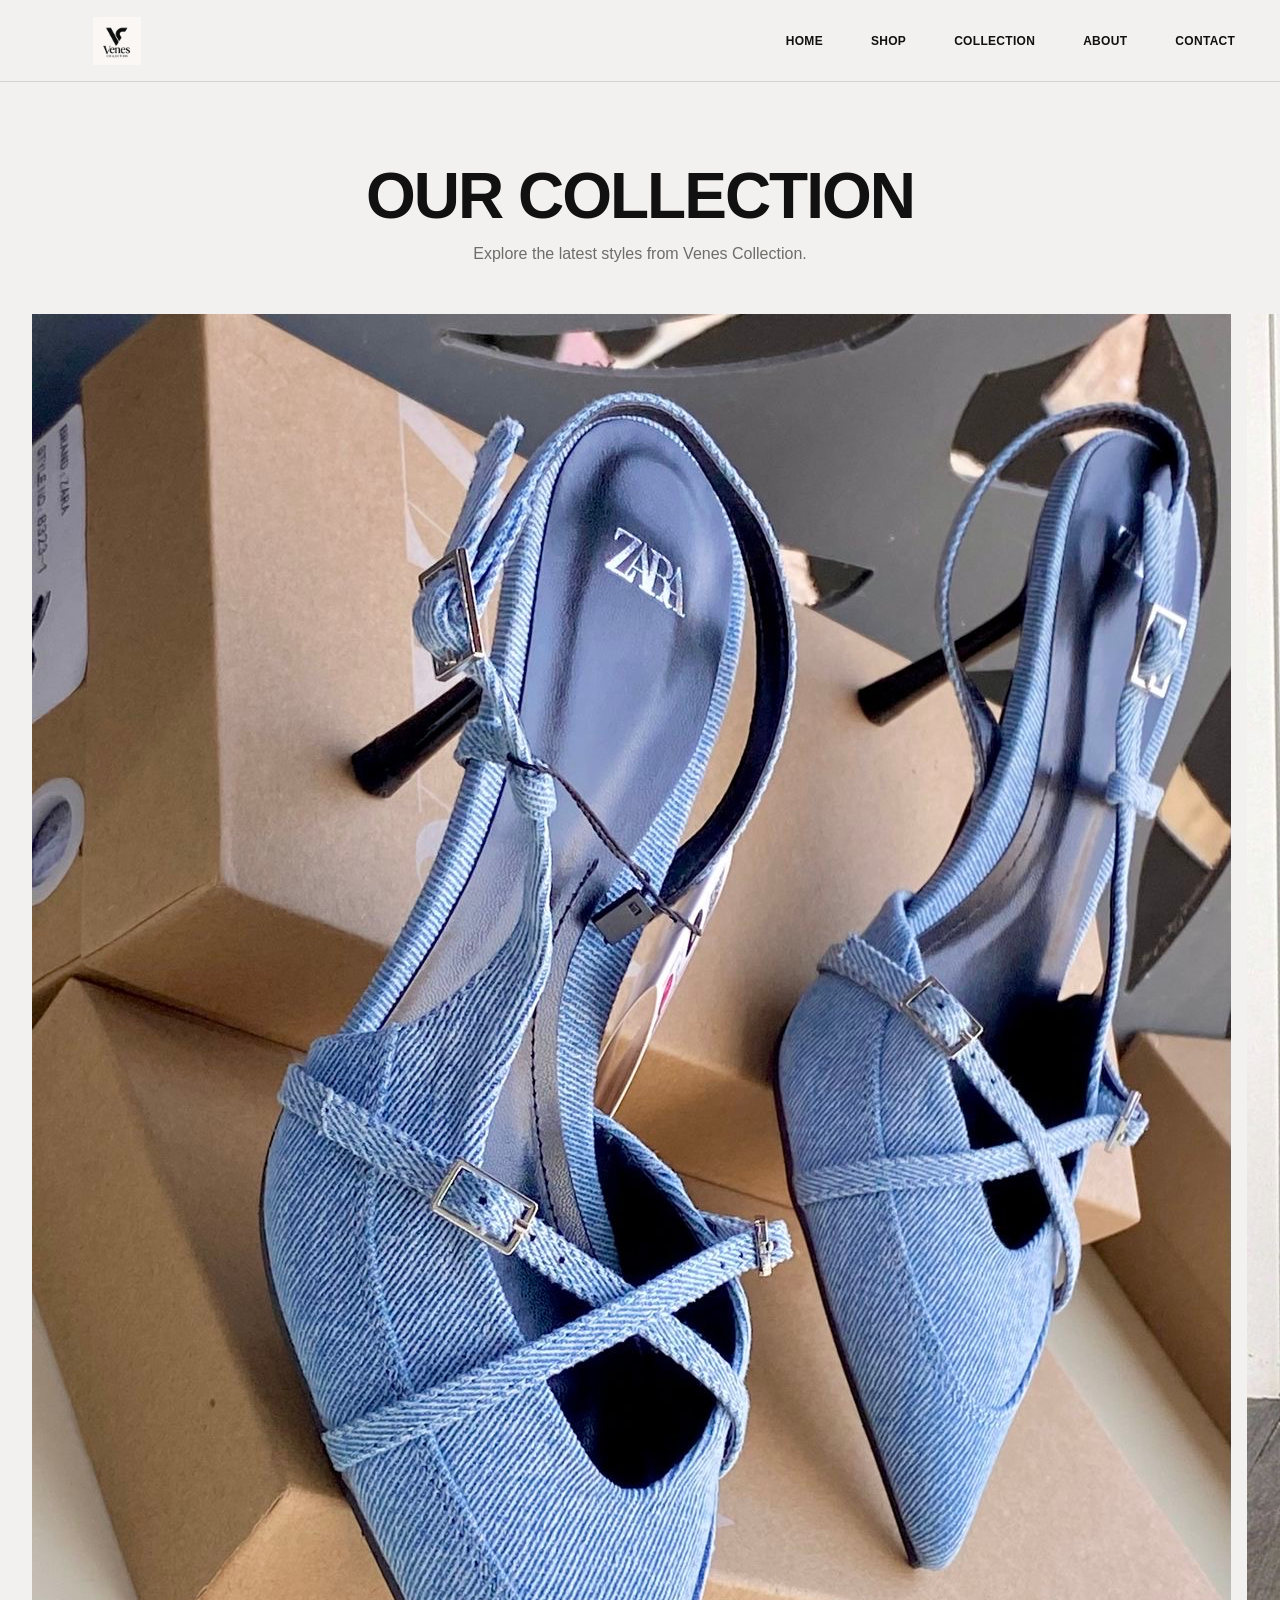
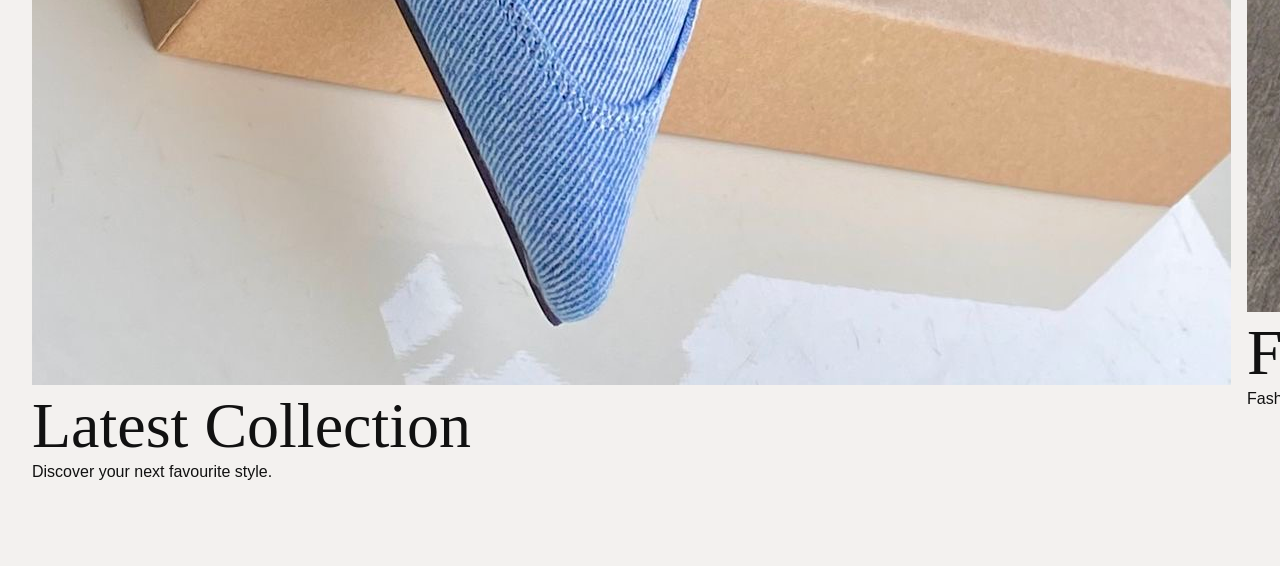
==== collection.html @ 65344cf3 "Rename Collection.html to collection.html" ====
<!DOCTYPE html>
<html lang="en">
<head>
  <meta charset="UTF-8">
  <meta name="viewport" content="width=device-width, initial-scale=1.0">
  <title>Collection | Venes Collection</title>
  <link rel="stylesheet" href="style.css">
</head>

<body>

  <header class="header">
    <a href="index.html" class="brand">
      <img src="venes-logo.jpg" alt="Venes Collection">
    </a>

    <nav class="navigation">
      <a href="index.html">HOME</a>
      <a href="shop.html">SHOP</a>
      <a href="collection.html">COLLECTION</a>
      <a href="about.html">ABOUT</a>
      <a href="contact.html">CONTACT</a>
    </nav>
  </header>

  <main>
    <section class="shop-intro">
      <h1>OUR COLLECTION</h1>
      <p>Explore the latest styles from Venes Collection.</p>
    </section>

    <section class="products">
      <div class="product">
        <img src="IMG_0075.jpeg" alt="Venes Collection">
        <h2>Latest Collection</h2>
        <p>Discover your next favourite style.</p>
      </div>

      <div class="product">
        <img src="IMG_0077.jpeg" alt="Venes Collection">
        <h2>Featured Pieces</h2>
        <p>Fashion made for your style.</p>
      </div>
    </section>
  </main>

</body>
</html>
---- style.css ----
/* =========================================================
   VENES COLLECTION
   Premium Minimal Fashion Store
   ========================================================= */

:root {
  --bg: #f3f1ef;
  --card: #dcd9d6;
  --text: #111111;
  --muted: #6f6c69;
  --line: #d5d1ce;
  --white: #ffffff;
  --black: #111111;
}

* {
  margin: 0;
  padding: 0;
  box-sizing: border-box;
}

html {
  scroll-behavior: smooth;
}

body {
  font-family: Arial, Helvetica, sans-serif;
  background: var(--bg);
  color: var(--text);
  overflow-x: hidden;
}

a {
  color: inherit;
  text-decoration: none;
}

button {
  font-family: inherit;
}


/* =========================================================
   HEADER
   ========================================================= */

.header {
  width: 100%;
  height: 82px;

  display: flex;
  align-items: center;
  justify-content: space-between;

  padding: 0 3.5%;

  background: var(--bg);
  border-bottom: 1px solid var(--line);

  position: sticky;
  top: 0;
  z-index: 100;
}


/* Logo */

.brand {
  width: 145px;
  display: flex;
  align-items: center;
}

.brand img {
  width: 100%;
  max-height: 48px;
  object-fit: contain;
}


/* Navigation */

.navigation {
  display: flex;
  align-items: center;
  gap: 48px;

  font-size: 12px;
  font-weight: 600;
  letter-spacing: 0.3px;
}

.navigation a {
  transition: opacity 0.2s ease;
}

.navigation a:hover {
  opacity: 0.5;
}


/* Header icons */

.header-icons {
  display: flex;
  align-items: center;
  gap: 17px;
}

.header-icons button {
  border: 0;
  background: transparent;

  font-size: 19px;
  cursor: pointer;

  width: 25px;
  height: 25px;

  display: flex;
  align-items: center;
  justify-content: center;
}


/* =========================================================
   SHOP INTRO
   ========================================================= */

.shop-intro {
  text-align: center;

  padding: 82px 20px 48px;
}

.shop-intro h1 {
  font-size: clamp(42px, 5vw, 68px);
  font-weight: 700;

  letter-spacing: -2px;
  line-height: 1;

  margin-bottom: 14px;
}

.shop-intro p {
  color: var(--muted);

  font-size: 16px;
  line-height: 1.5;
}


/* =========================================================
   CATEGORY NAVIGATION
   ========================================================= */

.categories {
  width: 100%;

  display: flex;
  align-items: center;
  justify-content: center;

  gap: 48px;

  padding: 0 20px 48px;

  flex-wrap: wrap;
}

.category {
  border: 0;
  background: transparent;

  color: #55514e;

  font-size: 12px;
  font-weight: 600;

  cursor: pointer;

  padding: 5px 0;

  transition: all 0.2s ease;
}

.category:hover,
.category.active {
  color: #111;
}


/* =========================================================
   PRODUCT GRID
   ========================================================= */

.products {
  width: 100%;

  padding: 0 2.5% 85px;

  display: grid;

  grid-template-columns: repeat(4, 1fr);

  gap: 52px 16px;
}


/* Product */

.product-card {
  min-width: 0;
}


/* Product image */

.product-image {
  width: 100%;

  aspect-ratio: 1 / 1;

  background: var(--card);

  border-radius: 13px;

  overflow: hidden;

  position: relative;
}

.product-image img {
  width: 100%;
  height: 100%;

  object-fit: cover;

  display: block;

  transition: transform 0.45s ease;
}

.product-card:hover .product-image img {
  transform: scale(1.035);
}


/* Product details */

.product-details {
  padding: 14px 3px 0;
}

.product-details h3 {
  font-size: 14px;
  font-weight: 600;

  margin-bottom: 7px;
}

.price {
  font-size: 13px;
  font-weight: 600;

  margin-bottom: 9px;
}


/* Product bottom */

.product-bottom {
  display: flex;
  align-items: center;
  justify-content: space-between;
}


/* Rating */

.rating {
  font-size: 10px;

  letter-spacing: 1px;

  color: #d6a83e;
}

.rating span {
  color: #777;

  letter-spacing: 0;

  margin-left: 3px;
}


/* Bag */

.bag-button {
  width: 35px;
  height: 35px;

  border: 1px solid #aaa;

  border-radius: 7px;

  background: transparent;

  cursor: pointer;

  display: flex;
  align-items: center;
  justify-content: center;

  font-size: 17px;

  transition: all 0.2s ease;
}

.bag-button:hover {
  background: #111;
  color: white;
  border-color: #111;
}


/* =========================================================
   CAMPAIGN
   ========================================================= */

.campaign {
  width: 100%;

  min-height: 510px;

  background:
    linear-gradient(
      90deg,
      rgba(0,0,0,0.48),
      rgba(0,0,0,0.08)
    ),
    linear-gradient(
      135deg,
      #b8a48a,
      #d9c9ad 50%,
      #a99882
    );

  display: flex;
  align-items: center;
  justify-content: center;

  text-align: center;

  color: white;

  position: relative;

  overflow: hidden;
}


/* Large campaign background text */

.campaign::before {
  content: "VENES";

  position: absolute;

  font-size: clamp(120px, 25vw, 340px);

  font-weight: 800;

  letter-spacing: -15px;

  color: rgba(255,255,255,0.10);

  white-space: nowrap;
}


/* Campaign content */

.campaign-content {
  position: relative;
  z-index: 2;

  max-width: 850px;

  padding: 40px 20px;
}

.campaign-content p {
  font-size: 13px;

  letter-spacing: 5px;

  margin-bottom: 22px;
}

.campaign-content h2 {
  font-size: clamp(60px, 10vw, 130px);

  line-height: 0.86;

  letter-spacing: -6px;

  font-weight: 800;

  margin-bottom: 28px;
}

.campaign-content span {
  display: block;

  font-size: 13px;

  letter-spacing: 3px;

  margin-bottom: 30px;
}


/* Campaign button */

.campaign-button {
  display: inline-block;

  border: 1px solid rgba(255,255,255,0.8);

  padding: 14px 30px;

  font-size: 11px;

  letter-spacing: 1.5px;

  transition: all 0.2s ease;
}

.campaign-button:hover {
  background: white;
  color: black;
}


/* =========================================================
   ABOUT
   ========================================================= */

.about {
  padding: 110px 8%;

  background: #eeeae7;

  display: flex;
  justify-content: center;

  text-align: center;
}

.about-content {
  max-width: 650px;
}

.small-title {
  font-size: 11px;

  letter-spacing: 3px;

  margin-bottom: 22px;
}

.about h2 {
  font-size: clamp(42px, 6vw, 78px);

  line-height: 0.95;

  letter-spacing: -4px;

  margin-bottom: 28px;
}

.about-content > p:not(.small-title) {
  color: #666;

  font-size: 15px;

  line-height: 1.8;

  margin-bottom: 30px;
}

.about-button {
  display: inline-block;

  background: #111;

  color: white;

  padding: 15px 28px;

  font-size: 11px;

  letter-spacing: 1.5px;
}


/* =========================================================
   FOOTER
   ========================================================= */

footer {
  background: var(--bg);

  padding: 80px 5% 30px;
}

.footer-content {
  display: grid;

  grid-template-columns: 2.3fr 1fr 1fr 1fr;

  gap: 60px;

  padding-bottom: 70px;
}


/* Footer brand */

.footer-brand h2 {
  font-size: 40px;

  letter-spacing: 3px;

  margin-bottom: 20px;
}

.footer-brand p {
  max-width: 300px;

  color: #666;

  font-size: 13px;

  line-height: 1.7;

  margin-bottom: 25px;
}


/* Social links */

.socials {
  display: flex;
  gap: 18px;
}

.socials a {
  font-size: 11px;

  font-weight: 600;
}

.socials a:hover {
  text-decoration: underline;
}


/* Footer columns */

.footer-column {
  display: flex;
  flex-direction: column;

  gap: 11px;
}

.footer-column h3 {
  font-size: 13px;

  letter-spacing: 1.5px;

  margin-bottom: 10px;
}

.footer-column a {
  color: #666;

  font-size: 11px;
}

.footer-column a:hover {
  color: #111;
}


/* Footer bottom */

.footer-bottom {
  border-top: 1px solid #c8c4c1;

  padding-top: 25px;

  display: flex;

  justify-content: space-between;

  align-items: center;

  gap: 20px;
}

.footer-bottom p {
  font-size: 9px;

  color: #777;

  letter-spacing: 0.5px;
}

.footer-bottom div {
  display: flex;
  gap: 28px;
}

.footer-bottom a {
  font-size: 9px;

  color: #777;
}


/* =========================================================
   TABLET
   ========================================================= */

@media (max-width: 900px) {

  .navigation {
    gap: 22px;
  }

  .products {
    grid-template-columns: repeat(2, 1fr);

    gap: 42px 14px;
  }

  .categories {
    gap: 25px;
  }

  .footer-content {
    grid-template-columns: 2fr 1fr 1fr;
  }

}


/* =========================================================
   MOBILE
   ========================================================= */

@media (max-width: 650px) {

  .header {
    height: 70px;

    padding: 0 18px;
  }

  .brand {
    width: 105px;
  }

  .navigation {
    display: none;
  }

  .header-icons {
    gap: 10px;
  }

  .header-icons button {
    font-size: 17px;
  }


  .shop-intro {
    padding: 60px 18px 35px;
  }

  .shop-intro h1 {
    font-size: 39px;

    letter-spacing: -1.5px;
  }

  .shop-intro p {
    font-size: 14px;
  }


  .categories {
    gap: 20px 25px;

    padding: 0 15px 38px;
  }

  .category {
    font-size: 11px;
  }


  .products {
    grid-template-columns: repeat(2, 1fr);

    padding: 0 12px 60px;

    gap: 38px 10px;
  }

  .product-image {
    border-radius: 10px;
  }

  .product-details {
    padding-top: 10px;
  }

  .product-details h3 {
    font-size: 12px;
  }

  .price {
    font-size: 11px;
  }

  .rating {
    font-size: 8px;
  }

  .bag-button {
    width: 31px;
    height: 31px;
  }


  .campaign {
    min-height: 390px;
  }

  .campaign-content h2 {
    font-size: 58px;

    letter-spacing: -3px;
  }

  .campaign-content p {
    font-size: 10px;

    letter-spacing: 3px;
  }


  .about {
    padding: 75px 25px;
  }

  .about h2 {
    font-size: 48px;

    letter-spacing: -2px;
  }


  footer {
    padding: 60px 25px 25px;
  }

  .footer-content {
    grid-template-columns: 1fr 1fr;

    gap: 45px 25px;

    padding-bottom: 50px;
  }

  .footer-brand {
    grid-column: 1 / -1;
  }

  .footer-brand h2 {
    font-size: 34px;
  }

  .footer-bottom {
    flex-direction: column;

    align-items: flex-start;
  }

  .footer-bottom div {
    flex-wrap: wrap;

    gap: 15px;
  }

}


/* =========================================================
   SMALL PHONES
   ========================================================= */

@media (max-width: 400px) {

  .products {
    gap: 32px 8px;
  }

  .shop-intro h1 {
    font-size: 34px;
  }

  .campaign-content h2 {
    font-size: 48px;
  }

}h2,.story h2,.newsletter h2{font-family:"Playfair Display",serif;font-weight:500;font-size:clamp(38px,5vw,64px);margin:0}.text-link{font-size:12px;text-decoration:underline;text-underline-offset:4px}.product-grid{display:grid;grid-template-columns:repeat(4,1fr);gap:18px}.product-card{position:relative}.product-image{aspect-ratio:3/4;overflow:hidden;background:#e9e5de;position:relative}.product-image img{width:100%;height:100%;object-fit:cover;transition:transform .5s}.product-card:hover .product-image img{transform:scale(1.04)}.quick-add{position:absolute;bottom:12px;left:12px;right:12px;background:#fff;border:0;padding:13px;cursor:pointer;opacity:0;transform:translateY(8px);transition:.25s}.product-card:hover .quick-add{opacity:1;transform:none}.product-info{padding:13px 0}.product-name{font-size:13px;margin-bottom:6px}.product-meta{display:flex;justify-content:space-between;color:#666;font-size:12px}.category-band{display:grid;grid-template-columns:1fr 1fr;gap:2px;background:#111}.category-card{height:650px;position:relative;color:#fff;overflow:hidden}.category-card img{width:100%;height:100%;object-fit:cover;opacity:.72;transition:.5s}.category-card:hover img{transform:scale(1.03)}.category-card>div{position:absolute;inset:auto 45px 40px}.category-card p{font-size:10px;letter-spacing:2px}.category-card h3{font-family:"Playfair Display",serif;font-size:58px;font-weight:500;margin:5px 0 10px}.category-card a{text-decoration:underline;text-underline-offset:5px;font-size:12px}.filters{display:flex;gap:8px;flex-wrap:wrap}.filter{border:1px solid #ccc;background:none;padding:9px 14px;font-size:11px;cursor:pointer}.filter.active{background:#111;color:#fff;border-color:#111}.story{display:grid;grid-template-columns:1fr 1fr;min-height:680px}.story-copy{padding:10vw;display:flex;flex-direction:column;justify-content:center}.story-copy p:not(.eyebrow){line-height:1.8;color:#555;max-width:480px}.story-image{min-height:600px}.newsletter{text-align:center;padding:110px 20px;background:#e9e5de}.newsletter p{color:#666}.newsletter form{display:flex;max-width:520px;margin:30px auto 0}.newsletter input{flex:1;border:1px solid #aaa;background:#fff;padding:15px}.newsletter .button{border-left:0}.full{width:100%}footer{background:#111;color:#fff;padding:65px 5vw 25px;display:grid;grid-template-columns:2fr 1fr 1fr;gap:40px;position:relative}.footer-brand img{width:110px;height:70px;object-fit:contain;background:#fff;mix-blend-mode:screen}.footer-brand p{color:#aaa;font-size:12px}.footer h4{font-size:11px;text-transform:uppercase;letter-spacing:2px;margin-top:0}.footer-brand~div a{display:block;color:#aaa;font-size:12px;margin:10px 0}.footer-bottom{grid-column:1/-1;border-top:1px solid #333;padding-top:20px;color:#777;font-size:10px}.cart-panel{position:fixed;z-index:50;right:0;top:0;width:min(420px,100%);height:100%;background:#f7f5f1;transform:translateX(100%);transition:.3s;padding:25px;display:flex;flex-direction:column}.cart-panel.open{transform:none}.cart-head{display:flex;justify-content:space-between;align-items:center;border-bottom:1px solid #ddd;padding-bottom:18px}.cart-head h3{font-family:"Playfair Display",serif;font-size:28px;font-weight:500;margin:0}.cart-head button{border:0;background:none;font-size:28px;cursor:pointer}.cart-items{flex:1;overflow:auto;padding:15px 0}.cart-item{display:flex;gap:12px;padding:12px 0;border-bottom:1px solid #ddd}.cart-item img{width:72px;height:92px;object-fit:cover}.cart-item h4{margin:0 0 8px;font-size:12px}.cart-item p{margin:0;color:#666;font-size:11px}.remove{margin-top:10px;border:0;background:none;text-decoration:underline;font-size:10px;padding:0;cursor:pointer}.cart-total{display:flex;justify-content:space-between;border-top:1px solid #111;padding:18px 0;margin-bottom:10px}.overlay{position:fixed;inset:0;background:#0008;z-index:40;opacity:0;pointer-events:none;transition:.3s}.overlay.show{opacity:1;pointer-events:auto}@media(max-width:800px){.nav{display:none}.menu-toggle{display:block;order:-1}.site-header{height:70px}.brand{position:absolute;left:50%;transform:translateX(-50%)}.hero{grid-template-columns:1fr}.hero-copy{padding:70px 7vw}.hero-image{height:65vh}.product-grid{grid-template-columns:repeat(2,1fr);gap:14px}.section{padding:65px 5vw}.category-band,.story{grid-template-columns:1fr}.category-card{height:500px}.story-image{min-height:450px}.story-copy{padding:70px 8vw}.filters{margin-top:20px}.section-heading{display:block}footer{grid-template-columns:1fr 1fr}.footer-brand{grid-column:1/-1}}@media(max-width:480px){.hero h1{font-size:55px}.product-grid{grid-template-columns:1fr 1fr}.quick-add{display:none}.category-card h3{font-size:45px}.newsletter form{display:block}.newsletter input,.newsletter .button{width:100%;border:1px solid #aaa}.newsletter .button{margin-top:8px}.footer-brand~div a{font-size:11px}}
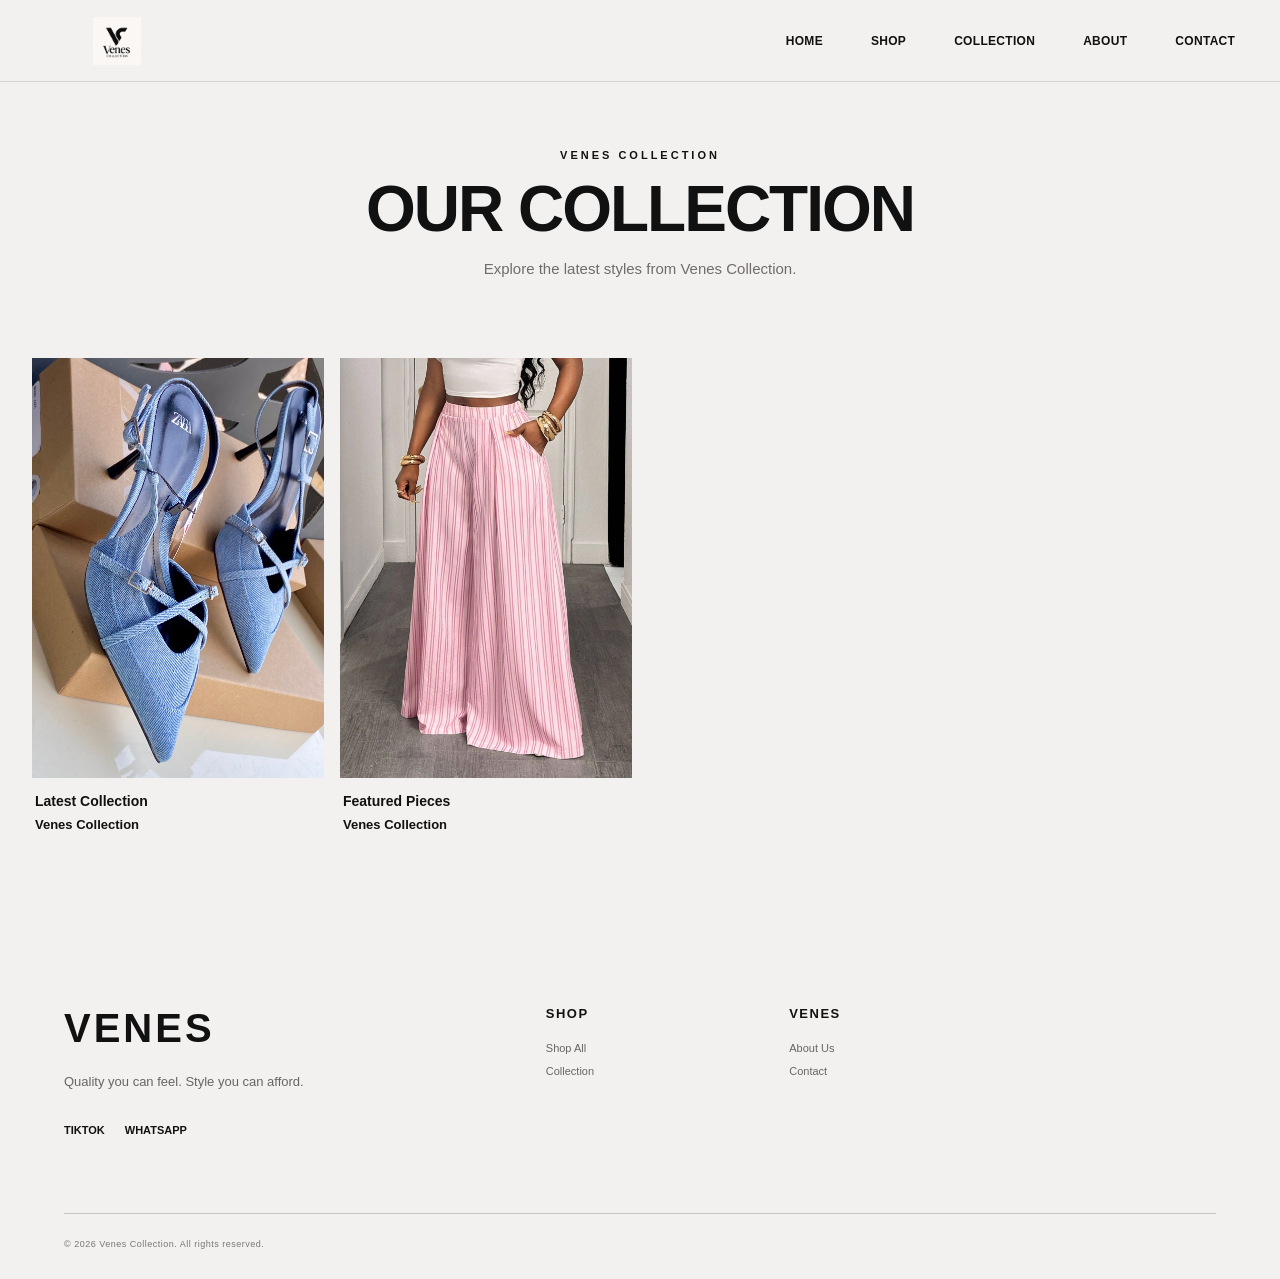
==== commit 7187bd67: "Update collection.html" ====
--- a/collection.html
+++ b/collection.html
@@ -1,48 +1,208 @@
 <!DOCTYPE html>
 <html lang="en">
+
 <head>
+
   <meta charset="UTF-8">
-  <meta name="viewport" content="width=device-width, initial-scale=1.0">
+
+  <meta
+    name="viewport"
+    content="width=device-width, initial-scale=1.0">
+
   <title>Collection | Venes Collection</title>
+
+  <meta
+    name="description"
+    content="Explore the latest fashion collections from Venes Collection.">
+
   <link rel="stylesheet" href="style.css">
+
 </head>
 
 <body>
 
+  <!-- HEADER -->
+
   <header class="header">
+
     <a href="index.html" class="brand">
-      <img src="venes-logo.jpg" alt="Venes Collection">
+      <img
+        src="venes-logo.jpg"
+        alt="Venes Collection">
     </a>
 
     <nav class="navigation">
+
       <a href="index.html">HOME</a>
+
       <a href="shop.html">SHOP</a>
-      <a href="collection.html">COLLECTION</a>
+
+      <a href="collection.html" class="active">
+        COLLECTION
+      </a>
+
       <a href="about.html">ABOUT</a>
+
       <a href="contact.html">CONTACT</a>
+
     </nav>
+
   </header>
 
+
+  <!-- COLLECTION -->
+
   <main>
+
     <section class="shop-intro">
-      <h1>OUR COLLECTION</h1>
-      <p>Explore the latest styles from Venes Collection.</p>
+
+      <p class="eyebrow">
+        VENES COLLECTION
+      </p>
+
+      <h1>
+        OUR COLLECTION
+      </h1>
+
+      <p>
+        Explore the latest styles from Venes Collection.
+      </p>
+
     </section>
 
+
     <section class="products">
-      <div class="product">
-        <img src="IMG_0075.jpeg" alt="Venes Collection">
-        <h2>Latest Collection</h2>
-        <p>Discover your next favourite style.</p>
+
+
+      <!-- COLLECTION ITEM 1 -->
+
+      <article class="product-card">
+
+        <div class="product-image">
+
+          <img
+            src="IMG_0075.jpeg"
+            alt="Venes Blue Sandals">
+
+        </div>
+
+        <div class="product-details">
+
+          <h3>
+            Latest Collection
+          </h3>
+
+          <p class="price">
+            Venes Collection
+          </p>
+
+        </div>
+
+      </article>
+
+
+      <!-- COLLECTION ITEM 2 -->
+
+      <article class="product-card">
+
+        <div class="product-image">
+
+          <img
+            src="IMG_0077.jpeg"
+            alt="Venes Jeans Trouser">
+
+        </div>
+
+        <div class="product-details">
+
+          <h3>
+            Featured Pieces
+          </h3>
+
+          <p class="price">
+            Venes Collection
+          </p>
+
+        </div>
+
+      </article>
+
+
+    </section>
+
+  </main>
+
+
+  <!-- FOOTER -->
+
+  <footer class="footer">
+
+    <div class="footer-content">
+
+      <div class="footer-brand">
+
+        <h2>VENES</h2>
+
+        <p>
+          Quality you can feel. Style you can afford.
+        </p>
+
+        <div class="socials">
+
+          <a
+            href="https://www.tiktok.com/@veronica.doeveve"
+            target="_blank"
+            rel="noopener noreferrer">
+            TIKTOK
+          </a>
+
+          <a
+            href="https://wa.me/233559584979"
+            target="_blank"
+            rel="noopener noreferrer">
+            WHATSAPP
+          </a>
+
+        </div>
+
       </div>
 
-      <div class="product">
-        <img src="IMG_0077.jpeg" alt="Venes Collection">
-        <h2>Featured Pieces</h2>
-        <p>Fashion made for your style.</p>
+
+      <div class="footer-column">
+
+        <h3>SHOP</h3>
+
+        <a href="shop.html">Shop All</a>
+
+        <a href="collection.html">Collection</a>
+
       </div>
-    </section>
-  </main>
+
+
+      <div class="footer-column">
+
+        <h3>VENES</h3>
+
+        <a href="about.html">About Us</a>
+
+        <a href="contact.html">Contact</a>
+
+      </div>
+
+
+    </div>
+
+
+    <div class="footer-bottom">
+
+      <p>
+        © 2026 Venes Collection. All rights reserved.
+      </p>
+
+    </div>
+
+  </footer>
 
 </body>
+
 </html>
--- a/style.css
+++ b/style.css
@@ -1,7 +1,7 @@
 /* =========================================================
-   VENES COLLECTION
-   Premium Minimal Fashion Store
-   ========================================================= */
+VENES COLLECTION
+Premium Minimal Fashion Store
+========================================================= */
 
 :root {
   --bg: #f3f1ef;
@@ -35,35 +35,31 @@
   text-decoration: none;
 }
 
-button {
+button,
+input,
+select,
+textarea {
   font-family: inherit;
 }
 
 
 /* =========================================================
-   HEADER
-   ========================================================= */
+HEADER
+========================================================= */
 
 .header {
   width: 100%;
   height: 82px;
-
   display: flex;
   align-items: center;
   justify-content: space-between;
-
   padding: 0 3.5%;
-
   background: var(--bg);
   border-bottom: 1px solid var(--line);
-
   position: sticky;
   top: 0;
   z-index: 100;
 }
-
-
-/* Logo */
 
 .brand {
   width: 145px;
@@ -77,20 +73,18 @@
   object-fit: contain;
 }
 
-
-/* Navigation */
-
 .navigation {
   display: flex;
   align-items: center;
   gap: 48px;
-
   font-size: 12px;
   font-weight: 600;
   letter-spacing: 0.3px;
 }
 
 .navigation a {
+  display: block;
+  cursor: pointer;
   transition: opacity 0.2s ease;
 }
 
@@ -98,156 +92,243 @@
   opacity: 0.5;
 }
 
-
-/* Header icons */
+.menu-toggle {
+  display: none;
+}
+/* =========================================================
+   HEADER SOCIAL ICONS
+========================================================= */
 
 .header-icons {
   display: flex;
   align-items: center;
-  gap: 17px;
+  gap: 14px;
+}
+
+.header-icons .social-icon {
+  width: 24px;
+  height: 24px;
+  display: flex;
+  align-items: center;
+  justify-content: center;
+  color: #111111;
+  text-decoration: none;
+  font-size: 18px;
+  font-weight: 600;
+  cursor: pointer;
+  flex-shrink: 0;
+}
+
+.header-icons .social-icon:hover {
+  opacity: 0.5;
 }
 
 .header-icons button {
-  border: 0;
-  background: transparent;
-
-  font-size: 19px;
-  cursor: pointer;
-
-  width: 25px;
-  height: 25px;
-
-  display: flex;
-  align-items: center;
-  justify-content: center;
-}
+  flex-shrink: 0;
+}
+
+
+/* MOBILE */
+
+@media (max-width: 650px) {
+
+  .header-icons {
+    gap: 7px;
+  }
+
+  .header-icons .social-icon {
+    width: 21px;
+    height: 21px;
+    font-size: 16px;
+  }
+
+  .header-icons button {
+    width: 22px;
+    height: 22px;
+    font-size: 16px;
+  }
+
+}
+
 
 
 /* =========================================================
    SHOP INTRO
-   ========================================================= */
+========================================================= */
 
 .shop-intro {
   text-align: center;
-
-  padding: 82px 20px 48px;
+  padding: 65px 20px 55px;
 }
 
 .shop-intro h1 {
-  font-size: clamp(42px, 5vw, 68px);
+  font-size: clamp(38px, 5vw, 64px);
   font-weight: 700;
-
   letter-spacing: -2px;
   line-height: 1;
-
-  margin-bottom: 14px;
+  margin-bottom: 16px;
 }
 
 .shop-intro p {
   color: var(--muted);
-
-  font-size: 16px;
-  line-height: 1.5;
-}
-
-
-/* =========================================================
-   CATEGORY NAVIGATION
-   ========================================================= */
+  font-size: 15px;
+  line-height: 1.6;
+  max-width: 560px;
+  margin: 0 auto 22px;
+}
+
+.shop-intro .eyebrow {
+  margin-bottom: 12px;
+  font-size: 11px;
+  letter-spacing: 3px;
+  font-weight: 600;
+  color: #111;
+}
+
+@media (max-width: 650px) {
+
+  .shop-intro {
+    padding: 45px 18px 42px;
+  }
+
+  .shop-intro h1 {
+    font-size: 38px;
+    letter-spacing: -1.5px;
+  }
+
+  .shop-intro p {
+    font-size: 14px;
+  }
+
+}
+
+
+
+/* =========================================================
+   CATEGORIES
+========================================================= */
 
 .categories {
   width: 100%;
-
   display: flex;
   align-items: center;
   justify-content: center;
-
-  gap: 48px;
-
+  gap: 34px;
   padding: 0 20px 48px;
-
   flex-wrap: wrap;
 }
 
 .category {
   border: 0;
   background: transparent;
-
   color: #55514e;
-
-  font-size: 12px;
+  font-size: 11px;
   font-weight: 600;
-
-  cursor: pointer;
-
-  padding: 5px 0;
-
-  transition: all 0.2s ease;
-}
-
-.category:hover,
+  letter-spacing: 1px;
+  cursor: pointer;
+  padding: 7px 0;
+  transition: all 0.25s ease;
+  pointer-events: auto;
+}
+
+.category:hover {
+  color: #111;
+}
+
 .category.active {
   color: #111;
-}
-
+  border-bottom: 1px solid #111;
+}
+
+@media (max-width: 650px) {
+
+  .categories {
+    gap: 20px;
+    padding: 0 15px 38px;
+  }
+
+  .category {
+    font-size: 10px;
+    letter-spacing: 0.8px;
+  }
+
+}
 
 /* =========================================================
    PRODUCT GRID
-   ========================================================= */
+========================================================= */
 
 .products {
   width: 100%;
-
   padding: 0 2.5% 85px;
-
   display: grid;
-
   grid-template-columns: repeat(4, 1fr);
-
   gap: 52px 16px;
 }
-
-
-/* Product */
 
 .product-card {
   min-width: 0;
-}
-
-
-/* Product image */
+  position: relative;
+}
 
 .product-image {
   width: 100%;
-
-  aspect-ratio: 1 / 1;
-
-  background: var(--card);
-
-  border-radius: 13px;
-
+  height: 420px;
   overflow: hidden;
-
+  background: #e9e6e3;
+  display: flex;
+  align-items: center;
+  justify-content: center;
+  cursor: pointer;
   position: relative;
 }
 
 .product-image img {
   width: 100%;
   height: 100%;
-
   object-fit: cover;
-
   display: block;
-
-  transition: transform 0.45s ease;
+  cursor: pointer;
+  pointer-events: auto;
+  transition: transform 0.35s ease;
 }
 
 .product-card:hover .product-image img {
   transform: scale(1.035);
 }
 
-
-/* Product details */
+.product-details {
+  padding: 14px 3px 0;
+}
+
+@media (max-width: 900px) {
+
+  .products {
+    grid-template-columns: repeat(2, 1fr);
+    gap: 38px 12px;
+    padding: 0 3% 65px;
+  }
+
+  .product-image {
+    height: 360px;
+  }
+
+}
+
+@media (max-width: 650px) {
+
+  .products {
+    grid-template-columns: repeat(2, 1fr);
+    gap: 32px 10px;
+    padding: 0 4% 55px;
+  }
+
+  .product-image {
+    height: 250px;
+  }
+
+}
+
 
 .product-details {
   padding: 14px 3px 0;
@@ -256,67 +337,50 @@
 .product-details h3 {
   font-size: 14px;
   font-weight: 600;
-
   margin-bottom: 7px;
+  line-height: 1.3;
 }
 
 .price {
   font-size: 13px;
   font-weight: 600;
-
   margin-bottom: 9px;
 }
 
-
-/* Product bottom */
-
 .product-bottom {
   display: flex;
   align-items: center;
   justify-content: space-between;
-}
-
-
-/* Rating */
+  position: relative;
+}
 
 .rating {
   font-size: 10px;
-
   letter-spacing: 1px;
-
   color: #d6a83e;
 }
 
 .rating span {
   color: #777;
-
   letter-spacing: 0;
-
   margin-left: 3px;
 }
-
-
-/* Bag */
 
 .bag-button {
   width: 35px;
   height: 35px;
-
   border: 1px solid #aaa;
-
   border-radius: 7px;
-
   background: transparent;
-
-  cursor: pointer;
-
+  cursor: pointer;
   display: flex;
   align-items: center;
   justify-content: center;
-
   font-size: 17px;
-
   transition: all 0.2s ease;
+  position: relative;
+  z-index: 10;
+  pointer-events: auto;
 }
 
 .bag-button:hover {
@@ -325,21 +389,41 @@
   border-color: #111;
 }
 
+@media (max-width: 650px) {
+
+  .product-details {
+    padding-top: 11px;
+  }
+
+  .product-details h3 {
+    font-size: 12px;
+  }
+
+  .price {
+    font-size: 12px;
+  }
+
+  .bag-button {
+    width: 32px;
+    height: 32px;
+    font-size: 15px;
+  }
+
+}
+
 
 /* =========================================================
    CAMPAIGN
-   ========================================================= */
+========================================================= */
 
 .campaign {
   width: 100%;
-
   min-height: 510px;
-
   background:
     linear-gradient(
       90deg,
-      rgba(0,0,0,0.48),
-      rgba(0,0,0,0.08)
+      rgba(0, 0, 0, 0.48),
+      rgba(0, 0, 0, 0.08)
     ),
     linear-gradient(
       135deg,
@@ -347,96 +431,64 @@
       #d9c9ad 50%,
       #a99882
     );
-
   display: flex;
   align-items: center;
   justify-content: center;
-
   text-align: center;
-
   color: white;
-
   position: relative;
-
   overflow: hidden;
 }
-
-
-/* Large campaign background text */
 
 .campaign::before {
   content: "VENES";
-
   position: absolute;
-
   font-size: clamp(120px, 25vw, 340px);
-
   font-weight: 800;
-
   letter-spacing: -15px;
-
-  color: rgba(255,255,255,0.10);
-
+  color: rgba(255, 255, 255, 0.10);
   white-space: nowrap;
-}
-
-
-/* Campaign content */
+  pointer-events: none;
+}
 
 .campaign-content {
   position: relative;
   z-index: 2;
-
   max-width: 850px;
-
   padding: 40px 20px;
 }
 
 .campaign-content p {
   font-size: 13px;
-
   letter-spacing: 5px;
-
   margin-bottom: 22px;
 }
 
 .campaign-content h2 {
   font-size: clamp(60px, 10vw, 130px);
-
   line-height: 0.86;
-
   letter-spacing: -6px;
-
   font-weight: 800;
-
   margin-bottom: 28px;
 }
 
 .campaign-content span {
   display: block;
-
   font-size: 13px;
-
   letter-spacing: 3px;
-
   margin-bottom: 30px;
 }
-
-
-/* Campaign button */
 
 .campaign-button {
   display: inline-block;
-
-  border: 1px solid rgba(255,255,255,0.8);
-
+  border: 1px solid rgba(255, 255, 255, 0.8);
   padding: 14px 30px;
-
   font-size: 11px;
-
   letter-spacing: 1.5px;
-
+  cursor: pointer;
   transition: all 0.2s ease;
+  color: white;
+  text-decoration: none;
 }
 
 .campaign-button:hover {
@@ -444,19 +496,49 @@
   color: black;
 }
 
+@media (max-width: 650px) {
+
+  .campaign {
+    min-height: 430px;
+  }
+
+  .campaign-content {
+    padding: 35px 18px;
+  }
+
+  .campaign-content p {
+    font-size: 10px;
+    letter-spacing: 3px;
+  }
+
+  .campaign-content h2 {
+    font-size: 64px;
+    letter-spacing: -3px;
+  }
+
+  .campaign-content span {
+    font-size: 10px;
+    letter-spacing: 2px;
+  }
+
+  .campaign-button {
+    padding: 12px 24px;
+    font-size: 10px;
+  }
+
+}
+
+
 
 /* =========================================================
    ABOUT
-   ========================================================= */
+========================================================= */
 
 .about {
   padding: 110px 8%;
-
   background: #eeeae7;
-
   display: flex;
   justify-content: center;
-
   text-align: center;
 }
 
@@ -466,158 +548,146 @@
 
 .small-title {
   font-size: 11px;
-
   letter-spacing: 3px;
-
   margin-bottom: 22px;
+  font-weight: 600;
 }
 
 .about h2 {
   font-size: clamp(42px, 6vw, 78px);
-
   line-height: 0.95;
-
   letter-spacing: -4px;
-
   margin-bottom: 28px;
+  font-weight: 700;
 }
 
 .about-content > p:not(.small-title) {
   color: #666;
-
   font-size: 15px;
-
   line-height: 1.8;
-
   margin-bottom: 30px;
 }
 
 .about-button {
   display: inline-block;
-
   background: #111;
-
   color: white;
-
   padding: 15px 28px;
-
   font-size: 11px;
-
   letter-spacing: 1.5px;
-}
+  text-decoration: none;
+  transition: all 0.2s ease;
+}
+
+.about-button:hover {
+  background: #333;
+}
+
+@media (max-width: 650px) {
+
+  .about {
+    padding: 75px 20px;
+  }
+
+  .about h2 {
+    font-size: 44px;
+    letter-spacing: -2px;
+  }
+
+  .about-content > p:not(.small-title) {
+    font-size: 14px;
+    line-height: 1.7;
+  }
+
+}
+
 
 
 /* =========================================================
    FOOTER
-   ========================================================= */
-
-footer {
+========================================================= */
+
+.footer {
   background: var(--bg);
-
   padding: 80px 5% 30px;
 }
 
 .footer-content {
   display: grid;
-
   grid-template-columns: 2.3fr 1fr 1fr 1fr;
-
   gap: 60px;
-
   padding-bottom: 70px;
 }
-
-
-/* Footer brand */
 
 .footer-brand h2 {
   font-size: 40px;
-
   letter-spacing: 3px;
-
   margin-bottom: 20px;
 }
 
 .footer-brand p {
   max-width: 300px;
-
   color: #666;
-
   font-size: 13px;
-
   line-height: 1.7;
-
   margin-bottom: 25px;
 }
 
-
-/* Social links */
-
 .socials {
   display: flex;
-  gap: 18px;
+  align-items: center;
+  gap: 20px;
 }
 
 .socials a {
   font-size: 11px;
-
   font-weight: 600;
+  color: #111;
+  text-decoration: none;
+  cursor: pointer;
+  transition: opacity 0.2s ease;
 }
 
 .socials a:hover {
-  text-decoration: underline;
-}
-
-
-/* Footer columns */
+  opacity: 0.55;
+}
 
 .footer-column {
   display: flex;
   flex-direction: column;
-
   gap: 11px;
 }
 
 .footer-column h3 {
   font-size: 13px;
-
   letter-spacing: 1.5px;
-
   margin-bottom: 10px;
 }
 
 .footer-column a {
   color: #666;
-
   font-size: 11px;
+  cursor: pointer;
+  text-decoration: none;
+  transition: color 0.2s ease;
 }
 
 .footer-column a:hover {
   color: #111;
 }
 
-
-/* Footer bottom */
-
 .footer-bottom {
   border-top: 1px solid #c8c4c1;
-
   padding-top: 25px;
-
-  display: flex;
-
+  display: flex;
   justify-content: space-between;
-
-  align-items: center;
-
+  align-items: center;
   gap: 20px;
 }
 
 .footer-bottom p {
   font-size: 9px;
-
   color: #777;
-
   letter-spacing: 0.5px;
 }
 
@@ -628,14 +698,694 @@
 
 .footer-bottom a {
   font-size: 9px;
-
   color: #777;
-}
-
-
-/* =========================================================
-   TABLET
-   ========================================================= */
+  cursor: pointer;
+  text-decoration: none;
+}
+
+.footer-bottom a:hover {
+  color: #111;
+}
+
+@media (max-width: 800px) {
+
+  .footer-content {
+    grid-template-columns: 1fr 1fr;
+    gap: 45px 30px;
+  }
+
+}
+
+@media (max-width: 650px) {
+
+  .footer {
+    padding: 60px 6% 25px;
+  }
+
+  .footer-content {
+    grid-template-columns: 1fr 1fr;
+    gap: 40px 25px;
+    padding-bottom: 50px;
+  }
+
+  .footer-brand {
+    grid-column: 1 / -1;
+  }
+
+  .footer-brand h2 {
+    font-size: 32px;
+  }
+
+  .footer-bottom {
+    flex-direction: column;
+    align-items: flex-start;
+  }
+
+  .footer-bottom div {
+    gap: 20px;
+  }
+
+}
+
+
+
+/* =========================================================
+PRODUCT PREVIEW
+========================================================= */
+
+.product-preview-overlay {
+  position: fixed;
+  inset: 0;
+  background: rgba(0, 0, 0, 0.72);
+  display: flex;
+  align-items: center;
+  justify-content: center;
+  padding: 30px;
+  opacity: 0;
+  visibility: hidden;
+  transition: opacity 0.25s ease;
+  z-index: 9999;
+  pointer-events: auto;
+}
+
+.product-preview-overlay.active {
+  opacity: 1;
+  visibility: visible;
+}
+
+.product-preview {
+  position: relative;
+  width: min(900px, 100%);
+  max-height: 90vh;
+  background: #ffffff;
+  display: grid;
+  grid-template-columns: 1.15fr 0.85fr;
+  overflow: hidden;
+  border-radius: 4px;
+  pointer-events: auto;
+}
+
+.product-preview-image {
+  width: 100%;
+  height: 600px;
+  object-fit: cover;
+  display: block;
+}
+
+.product-preview-details {
+  padding: 50px 40px;
+  display: flex;
+  flex-direction: column;
+  justify-content: center;
+}
+
+.product-preview-name {
+  font-size: 28px;
+  font-weight: 500;
+  margin-bottom: 18px;
+}
+
+.product-preview-price {
+  font-size: 20px;
+  margin-bottom: 35px;
+}
+
+.product-preview-close {
+  position: absolute;
+  top: 15px;
+  right: 15px;
+  width: 42px;
+  height: 42px;
+  border: none;
+  background: #ffffff;
+  font-size: 28px;
+  line-height: 1;
+  cursor: pointer;
+  z-index: 20;
+}
+
+.preview-bag-button {
+  width: 100%;
+  padding: 16px;
+  border: none;
+  background: #111111;
+  color: #ffffff;
+  font-size: 13px;
+  letter-spacing: 1.5px;
+  cursor: pointer;
+  position: relative;
+  z-index: 20;
+  pointer-events: auto;
+}
+
+
+/* =========================================================
+SIZE SELECTOR
+========================================================= */
+
+.product-size-selector {
+  margin-bottom: 20px;
+}
+
+.product-size-selector label {
+  display: block;
+  font-size: 11px;
+  letter-spacing: 1.5px;
+  margin-bottom: 8px;
+  font-weight: 500;
+}
+
+.product-size-selector select {
+  width: 100%;
+  height: 48px;
+  padding: 0 14px;
+  border: 1px solid #d5d1ce;
+  background: #ffffff;
+  color: #111111;
+  font-size: 13px;
+  cursor: pointer;
+  outline: none;
+}
+
+.product-size-selector select:focus {
+  border-color: #111111;
+}
+
+
+/* =========================================================
+SHOPPING BAG
+========================================================= */
+
+.cart-overlay {
+  position: fixed;
+  inset: 0;
+  background: rgba(0, 0, 0, 0.45);
+  opacity: 0;
+  visibility: hidden;
+  transition: 0.25s ease;
+  z-index: 9998;
+  pointer-events: none;
+}
+
+.cart-overlay.show {
+  opacity: 1;
+  visibility: visible;
+  pointer-events: auto;
+}
+
+.cart-panel {
+  position: fixed;
+  top: 0;
+  right: 0;
+  width: 420px;
+  max-width: 92%;
+  height: 100vh;
+  background: #ffffff;
+  z-index: 9999;
+  transform: translateX(100%);
+  transition: transform 0.3s ease;
+  display: flex;
+  flex-direction: column;
+  pointer-events: auto;
+}
+
+.cart-panel.open {
+  transform: translateX(0);
+}
+
+.cart-header {
+  display: flex;
+  align-items: center;
+  justify-content: space-between;
+  padding: 25px;
+  border-bottom: 1px solid #e5e5e5;
+}
+
+.cart-header h2 {
+  font-size: 18px;
+  font-weight: 500;
+  margin: 0;
+}
+
+.cart-close {
+  border: none;
+  background: transparent;
+  font-size: 28px;
+  cursor: pointer;
+  pointer-events: auto;
+}
+
+.cart-items {
+  flex: 1;
+  overflow-y: auto;
+  padding: 20px;
+}
+
+.cart-item {
+  display: flex !important;
+  gap: 15px;
+  padding: 15px 0;
+  border-bottom: 1px solid #eeeeee;
+  align-items: flex-start;
+}
+
+.cart-item img {
+  width: 80px !important;
+  min-width: 80px !important;
+  max-width: 80px !important;
+  height: 100px !important;
+  min-height: 100px !important;
+  max-height: 100px !important;
+  object-fit: cover !important;
+  flex: 0 0 80px !important;
+  display: block;
+}
+
+.cart-item-info {
+  flex: 1;
+  min-width: 0;
+  padding-top: 3px;
+}
+
+.cart-item-info h3 {
+  font-size: 14px;
+  font-weight: 500;
+  margin: 0 0 8px;
+}
+
+.cart-item-info p {
+  font-size: 14px;
+  margin-bottom: 12px;
+}
+
+.remove-item {
+  border: none;
+  background: transparent;
+  padding: 0;
+  font-size: 12px;
+  text-decoration: underline;
+  cursor: pointer;
+}
+
+.empty-cart {
+  text-align: center;
+  color: #777777;
+  padding: 50px 10px;
+}
+
+.cart-footer {
+  padding: 20px 25px 25px;
+  border-top: 1px solid #e5e5e5;
+}
+
+.cart-total {
+  display: flex;
+  justify-content: space-between;
+  margin-bottom: 18px;
+  font-size: 15px;
+}
+
+.checkout-button {
+  width: 100%;
+  padding: 16px;
+  border: none;
+  background: #111111;
+  color: #ffffff;
+  font-size: 13px;
+  letter-spacing: 1.5px;
+  cursor: pointer;
+  pointer-events: auto;
+}
+
+.checkout-button:hover {
+  opacity: 0.85;
+}
+
+
+/* =========================================================
+QUANTITY
+========================================================= */
+
+.cart-quantity {
+  display: flex;
+  align-items: center;
+  width: fit-content;
+  border: 1px solid #dddddd;
+  margin: 8px 0 12px;
+}
+
+.cart-quantity button {
+  width: 32px;
+  height: 30px;
+  border: none;
+  background: #ffffff;
+  font-size: 18px;
+  cursor: pointer;
+  display: flex;
+  align-items: center;
+  justify-content: center;
+}
+
+.cart-quantity span {
+  min-width: 32px;
+  text-align: center;
+  font-size: 13px;
+}
+
+
+/* =========================================================
+SEARCH
+========================================================= */
+
+.venes-search-box {
+  position: fixed;
+  inset: 0;
+  background: rgba(0, 0, 0, 0.55);
+  z-index: 10000;
+  display: flex;
+  justify-content: center;
+  align-items: flex-start;
+  padding-top: 100px;
+  pointer-events: auto;
+}
+
+.search-inner {
+  width: min(650px, 90%);
+  background: #ffffff;
+  display: flex;
+  align-items: center;
+  padding: 8px 10px 8px 20px;
+  box-shadow: 0 15px 40px rgba(0, 0, 0, 0.15);
+}
+
+#venes-search-input {
+  flex: 1;
+  border: none;
+  outline: none;
+  background: transparent;
+  font-size: 16px;
+  height: 52px;
+  color: #111111;
+}
+
+#venes-search-close {
+  width: 45px;
+  height: 45px;
+  border: none;
+  background: transparent;
+  font-size: 28px;
+  cursor: pointer;
+}
+
+
+/* =========================================================
+ACCOUNT
+========================================================= */
+
+.venes-account-panel {
+  position: fixed;
+  inset: 0;
+  background: rgba(0, 0, 0, 0.55);
+  z-index: 10000;
+  display: flex;
+  justify-content: flex-end;
+  opacity: 0;
+  visibility: hidden;
+  transition: 0.25s ease;
+  pointer-events: none;
+}
+
+.venes-account-panel.active {
+  opacity: 1;
+  visibility: visible;
+  pointer-events: auto;
+}
+
+.account-box {
+  width: 380px;
+  max-width: 90%;
+  height: 100%;
+  background: #ffffff;
+  padding: 40px 30px;
+  position: relative;
+  transform: translateX(100%);
+  transition: transform 0.3s ease;
+}
+
+.venes-account-panel.active .account-box {
+  transform: translateX(0);
+}
+
+.account-close {
+  position: absolute;
+  top: 18px;
+  right: 18px;
+  width: 40px;
+  height: 40px;
+  border: none;
+  background: transparent;
+  font-size: 28px;
+  cursor: pointer;
+}
+
+.account-box h2 {
+  margin: 25px 0 10px;
+  font-size: 22px;
+  font-weight: 500;
+}
+
+.account-box p {
+  color: #777777;
+  font-size: 14px;
+  margin-bottom: 30px;
+}
+
+.account-option {
+  width: 100%;
+  padding: 16px;
+  margin-bottom: 12px;
+  border: 1px solid #dddddd;
+  background: #ffffff;
+  color: #111111;
+  font-size: 12px;
+  letter-spacing: 1.2px;
+  cursor: pointer;
+  text-align: left;
+}
+
+
+/* =========================================================
+ORDERS
+========================================================= */
+
+.venes-orders-panel {
+  position: fixed;
+  inset: 0;
+  background: rgba(0, 0, 0, 0.55);
+  z-index: 10001;
+  display: flex;
+  justify-content: flex-end;
+  opacity: 0;
+  visibility: hidden;
+  transition: 0.25s ease;
+  pointer-events: none;
+}
+
+.venes-orders-panel.active {
+  opacity: 1;
+  visibility: visible;
+  pointer-events: auto;
+}
+
+.orders-box {
+  width: 420px;
+  max-width: 90%;
+  height: 100%;
+  background: #ffffff;
+  padding: 40px 30px;
+  position: relative;
+  transform: translateX(100%);
+  transition: transform 0.3s ease;
+}
+
+.venes-orders-panel.active .orders-box {
+  transform: translateX(0);
+}
+
+.orders-close {
+  position: absolute;
+  top: 18px;
+  right: 18px;
+  width: 40px;
+  height: 40px;
+  border: none;
+  background: transparent;
+  font-size: 28px;
+  cursor: pointer;
+}
+
+.orders-box h2 {
+  margin: 25px 0 12px;
+  font-size: 22px;
+  font-weight: 500;
+}
+
+.orders-empty {
+  color: #777777;
+  font-size: 14px;
+  margin-bottom: 30px;
+}
+
+.orders-shop-button {
+  width: 100%;
+  padding: 16px;
+  border: none;
+  background: #111111;
+  color: #ffffff;
+  font-size: 12px;
+  letter-spacing: 1.5px;
+  cursor: pointer;
+}
+
+
+/* =========================================================
+CHECKOUT
+========================================================= */
+
+.checkout-overlay {
+  position: fixed;
+  inset: 0;
+  background: rgba(0, 0, 0, 0.65);
+  z-index: 11000;
+  overflow-y: auto;
+  padding: 30px 15px;
+}
+
+.checkout-box {
+  width: min(650px, 100%);
+  margin: 0 auto;
+  background: #ffffff;
+  padding: 40px;
+  position: relative;
+}
+
+.checkout-close {
+  position: absolute;
+  top: 15px;
+  right: 15px;
+  width: 40px;
+  height: 40px;
+  border: none;
+  background: transparent;
+  font-size: 28px;
+  cursor: pointer;
+}
+
+.checkout-box h2 {
+  font-size: 26px;
+  font-weight: 500;
+  margin-bottom: 8px;
+}
+
+.checkout-subtitle {
+  color: #777777;
+  font-size: 14px;
+  margin-bottom: 30px;
+}
+
+.checkout-order-summary {
+  border-top: 1px solid #dddddd;
+  border-bottom: 1px solid #dddddd;
+  padding: 20px 0;
+  margin-bottom: 28px;
+}
+
+.checkout-order-summary h3,
+.payment-box h3 {
+  font-size: 12px;
+  letter-spacing: 1.5px;
+  margin-bottom: 15px;
+}
+
+.checkout-order-item {
+  display: flex;
+  justify-content: space-between;
+  gap: 20px;
+  padding: 8px 0;
+  font-size: 13px;
+}
+
+.checkout-grand-total {
+  display: flex;
+  justify-content: space-between;
+  border-top: 1px solid #eeeeee;
+  margin-top: 12px;
+  padding-top: 15px;
+  font-size: 15px;
+}
+
+.checkout-form label {
+  display: block;
+  font-size: 11px;
+  letter-spacing: 1.2px;
+  margin: 18px 0 8px;
+}
+
+.checkout-form input,
+.checkout-form textarea {
+  width: 100%;
+  border: 1px solid #d5d1ce;
+  padding: 14px;
+  outline: none;
+  font-size: 14px;
+  background: #ffffff;
+}
+
+.checkout-form textarea {
+  min-height: 90px;
+  resize: vertical;
+}
+
+.payment-box {
+  margin-top: 25px;
+  padding: 20px;
+  background: #f3f1ef;
+}
+
+.payment-box p {
+  font-size: 13px;
+  margin-bottom: 7px;
+}
+
+.payment-box strong {
+  font-size: 18px;
+  display: block;
+  margin-bottom: 8px;
+}
+
+.payment-box small {
+  color: #666666;
+  font-size: 11px;
+  line-height: 1.5;
+  display: block;
+}
+
+.place-order-button {
+  width: 100%;
+  margin-top: 25px;
+  padding: 17px;
+  border: none;
+  background: #111111;
+  color: #ffffff;
+  font-size: 12px;
+  letter-spacing: 1.3px;
+  cursor: pointer;
+}
+
+
+/* =========================================================
+TABLET
+========================================================= */
 
 @media (max-width: 900px) {
 
@@ -645,7 +1395,6 @@
 
   .products {
     grid-template-columns: repeat(2, 1fr);
-
     gap: 42px 14px;
   }
 
@@ -661,14 +1410,13 @@
 
 
 /* =========================================================
-   MOBILE
-   ========================================================= */
+MOBILE
+========================================================= */
 
 @media (max-width: 650px) {
 
   .header {
     height: 70px;
-
     padding: 0 18px;
   }
 
@@ -676,8 +1424,36 @@
     width: 105px;
   }
 
+  .menu-toggle {
+    display: flex;
+    border: 0;
+    background: transparent;
+    font-size: 24px;
+    cursor: pointer;
+    width: 35px;
+    height: 35px;
+    align-items: center;
+    justify-content: center;
+    pointer-events: auto;
+  }
+
   .navigation {
     display: none;
+    position: absolute;
+    top: 70px;
+    left: 0;
+    width: 100%;
+    background: var(--bg);
+    border-bottom: 1px solid var(--line);
+    padding: 25px 20px;
+    flex-direction: column;
+    align-items: center;
+    gap: 22px;
+    z-index: 999;
+  }
+
+  .navigation.mobile-open {
+    display: flex;
   }
 
   .header-icons {
@@ -688,14 +1464,12 @@
     font-size: 17px;
   }
 
-
   .shop-intro {
     padding: 60px 18px 35px;
   }
 
   .shop-intro h1 {
     font-size: 39px;
-
     letter-spacing: -1.5px;
   }
 
@@ -703,10 +1477,8 @@
     font-size: 14px;
   }
 
-
   .categories {
     gap: 20px 25px;
-
     padding: 0 15px 38px;
   }
 
@@ -714,16 +1486,14 @@
     font-size: 11px;
   }
 
-
   .products {
     grid-template-columns: repeat(2, 1fr);
-
     padding: 0 12px 60px;
-
     gap: 38px 10px;
   }
 
   .product-image {
+    height: 230px;
     border-radius: 10px;
   }
 
@@ -748,23 +1518,19 @@
     height: 31px;
   }
 
-
   .campaign {
     min-height: 390px;
   }
 
   .campaign-content h2 {
     font-size: 58px;
-
     letter-spacing: -3px;
   }
 
   .campaign-content p {
     font-size: 10px;
-
     letter-spacing: 3px;
   }
-
 
   .about {
     padding: 75px 25px;
@@ -772,10 +1538,8 @@
 
   .about h2 {
     font-size: 48px;
-
     letter-spacing: -2px;
   }
-
 
   footer {
     padding: 60px 25px 25px;
@@ -783,9 +1547,7 @@
 
   .footer-content {
     grid-template-columns: 1fr 1fr;
-
     gap: 45px 25px;
-
     padding-bottom: 50px;
   }
 
@@ -799,22 +1561,108 @@
 
   .footer-bottom {
     flex-direction: column;
-
     align-items: flex-start;
   }
 
   .footer-bottom div {
     flex-wrap: wrap;
-
     gap: 15px;
   }
 
-}
-
-
-/* =========================================================
-   SMALL PHONES
-   ========================================================= */
+  .product-preview-overlay {
+    padding: 15px;
+  }
+
+  .product-preview {
+    width: 100%;
+    max-height: 92vh;
+    display: block;
+    overflow-y: auto;
+  }
+
+  .product-preview-image {
+    width: 100%;
+    height: 55vh;
+    object-fit: cover;
+  }
+
+  .product-preview-details {
+    padding: 25px 22px 30px;
+  }
+
+  .product-preview-name {
+    font-size: 22px;
+    margin-bottom: 12px;
+  }
+
+  .product-preview-price {
+    font-size: 18px;
+    margin-bottom: 22px;
+  }
+
+  .product-preview-close {
+    top: 10px;
+    right: 10px;
+  }
+
+  .cart-panel {
+    width: 100%;
+    max-width: 100%;
+  }
+
+  .cart-item img {
+    width: 70px !important;
+    min-width: 70px !important;
+    max-width: 70px !important;
+    height: 88px !important;
+    min-height: 88px !important;
+    max-height: 88px !important;
+    flex-basis: 70px !important;
+  }
+
+  .account-box {
+    width: 100%;
+    max-width: 100%;
+    padding: 35px 22px;
+  }
+
+  .orders-box {
+    width: 100%;
+    max-width: 100%;
+    padding: 35px 22px;
+  }
+
+  .venes-search-box {
+    padding-top: 80px;
+  }
+
+  .search-inner {
+    width: calc(100% - 30px);
+  }
+
+  #venes-search-input {
+    font-size: 15px;
+  }
+
+  .checkout-overlay {
+    padding: 15px;
+  }
+
+  .checkout-box {
+    padding: 30px 20px;
+  }
+
+  .checkout-order-item {
+    flex-direction: column;
+    gap: 3px;
+  }
+
+}
+
+
+/* =========================================================
+SMALL PHONES
+========================================================= */
 
 @media (max-width: 400px) {
 
@@ -830,4 +1678,101 @@
     font-size: 48px;
   }
 
-}h2,.story h2,.newsletter h2{font-family:"Playfair Display",serif;font-weight:500;font-size:clamp(38px,5vw,64px);margin:0}.text-link{font-size:12px;text-decoration:underline;text-underline-offset:4px}.product-grid{display:grid;grid-template-columns:repeat(4,1fr);gap:18px}.product-card{position:relative}.product-image{aspect-ratio:3/4;overflow:hidden;background:#e9e5de;position:relative}.product-image img{width:100%;height:100%;object-fit:cover;transition:transform .5s}.product-card:hover .product-image img{transform:scale(1.04)}.quick-add{position:absolute;bottom:12px;left:12px;right:12px;background:#fff;border:0;padding:13px;cursor:pointer;opacity:0;transform:translateY(8px);transition:.25s}.product-card:hover .quick-add{opacity:1;transform:none}.product-info{padding:13px 0}.product-name{font-size:13px;margin-bottom:6px}.product-meta{display:flex;justify-content:space-between;color:#666;font-size:12px}.category-band{display:grid;grid-template-columns:1fr 1fr;gap:2px;background:#111}.category-card{height:650px;position:relative;color:#fff;overflow:hidden}.category-card img{width:100%;height:100%;object-fit:cover;opacity:.72;transition:.5s}.category-card:hover img{transform:scale(1.03)}.category-card>div{position:absolute;inset:auto 45px 40px}.category-card p{font-size:10px;letter-spacing:2px}.category-card h3{font-family:"Playfair Display",serif;font-size:58px;font-weight:500;margin:5px 0 10px}.category-card a{text-decoration:underline;text-underline-offset:5px;font-size:12px}.filters{display:flex;gap:8px;flex-wrap:wrap}.filter{border:1px solid #ccc;background:none;padding:9px 14px;font-size:11px;cursor:pointer}.filter.active{background:#111;color:#fff;border-color:#111}.story{display:grid;grid-template-columns:1fr 1fr;min-height:680px}.story-copy{padding:10vw;display:flex;flex-direction:column;justify-content:center}.story-copy p:not(.eyebrow){line-height:1.8;color:#555;max-width:480px}.story-image{min-height:600px}.newsletter{text-align:center;padding:110px 20px;background:#e9e5de}.newsletter p{color:#666}.newsletter form{display:flex;max-width:520px;margin:30px auto 0}.newsletter input{flex:1;border:1px solid #aaa;background:#fff;padding:15px}.newsletter .button{border-left:0}.full{width:100%}footer{background:#111;color:#fff;padding:65px 5vw 25px;display:grid;grid-template-columns:2fr 1fr 1fr;gap:40px;position:relative}.footer-brand img{width:110px;height:70px;object-fit:contain;background:#fff;mix-blend-mode:screen}.footer-brand p{color:#aaa;font-size:12px}.footer h4{font-size:11px;text-transform:uppercase;letter-spacing:2px;margin-top:0}.footer-brand~div a{display:block;color:#aaa;font-size:12px;margin:10px 0}.footer-bottom{grid-column:1/-1;border-top:1px solid #333;padding-top:20px;color:#777;font-size:10px}.cart-panel{position:fixed;z-index:50;right:0;top:0;width:min(420px,100%);height:100%;background:#f7f5f1;transform:translateX(100%);transition:.3s;padding:25px;display:flex;flex-direction:column}.cart-panel.open{transform:none}.cart-head{display:flex;justify-content:space-between;align-items:center;border-bottom:1px solid #ddd;padding-bottom:18px}.cart-head h3{font-family:"Playfair Display",serif;font-size:28px;font-weight:500;margin:0}.cart-head button{border:0;background:none;font-size:28px;cursor:pointer}.cart-items{flex:1;overflow:auto;padding:15px 0}.cart-item{display:flex;gap:12px;padding:12px 0;border-bottom:1px solid #ddd}.cart-item img{width:72px;height:92px;object-fit:cover}.cart-item h4{margin:0 0 8px;font-size:12px}.cart-item p{margin:0;color:#666;font-size:11px}.remove{margin-top:10px;border:0;background:none;text-decoration:underline;font-size:10px;padding:0;cursor:pointer}.cart-total{display:flex;justify-content:space-between;border-top:1px solid #111;padding:18px 0;margin-bottom:10px}.overlay{position:fixed;inset:0;background:#0008;z-index:40;opacity:0;pointer-events:none;transition:.3s}.overlay.show{opacity:1;pointer-events:auto}@media(max-width:800px){.nav{display:none}.menu-toggle{display:block;order:-1}.site-header{height:70px}.brand{position:absolute;left:50%;transform:translateX(-50%)}.hero{grid-template-columns:1fr}.hero-copy{padding:70px 7vw}.hero-image{height:65vh}.product-grid{grid-template-columns:repeat(2,1fr);gap:14px}.section{padding:65px 5vw}.category-band,.story{grid-template-columns:1fr}.category-card{height:500px}.story-image{min-height:450px}.story-copy{padding:70px 8vw}.filters{margin-top:20px}.section-heading{display:block}footer{grid-template-columns:1fr 1fr}.footer-brand{grid-column:1/-1}}@media(max-width:480px){.hero h1{font-size:55px}.product-grid{grid-template-columns:1fr 1fr}.quick-add{display:none}.category-card h3{font-size:45px}.newsletter form{display:block}.newsletter input,.newsletter .button{width:100%;border:1px solid #aaa}.newsletter .button{margin-top:8px}.footer-brand~div a{font-size:11px}}
+}
+/* =========================================================
+   VENES SOCIAL LINKS
+========================================================= */
+
+.socials {
+  display: flex !important;
+  align-items: center !important;
+  gap: 20px !important;
+  margin-top: 20px !important;
+  width: 100% !important;
+  min-height: 25px !important;
+  visibility: visible !important;
+  opacity: 1 !important;
+  position: relative !important;
+  z-index: 50 !important;
+}
+
+.socials a {
+  display: inline-block !important;
+  visibility: visible !important;
+  opacity: 1 !important;
+  color: #111111 !important;
+  text-decoration: none !important;
+  font-size: 11px !important;
+  font-weight: 600 !important;
+  cursor: pointer !important;
+  position: relative !important;
+  z-index: 51 !important;
+}
+
+.socials a:hover {
+  text-decoration: underline !important;
+}
+
+
+/* =========================================================
+   HEADER SOCIAL ICONS
+========================================================= */
+
+.header-icons {
+  display: flex;
+  align-items: center;
+  gap: 12px;
+}
+
+.header-icons .social-icon {
+  width: 24px;
+  height: 24px;
+  display: flex;
+  align-items: center;
+  justify-content: center;
+  color: #111111;
+  text-decoration: none;
+  font-size: 17px;
+  cursor: pointer;
+  flex-shrink: 0;
+}
+
+.header-icons .social-icon:hover {
+  opacity: 0.5;
+}
+
+.header-icons .social-icon i {
+  display: block;
+}
+
+@media (max-width: 650px) {
+
+  .header-icons {
+    gap: 6px;
+  }
+
+  .header-icons .social-icon {
+    width: 21px;
+    height: 21px;
+    font-size: 15px;
+  }
+
+}
+/* =========================================================
+   HOMEPAGE HERO LOGO
+========================================================= */
+
+.hero-logo {
+  display: block;
+  width: 90px;
+  height: auto;
+  margin: 0 auto 20px auto;
+  object-fit: contain;
+}
+
+@media (max-width: 650px) {
+  .hero-logo {
+    width: 75px;
+    margin-bottom: 16px;
+  }
+}
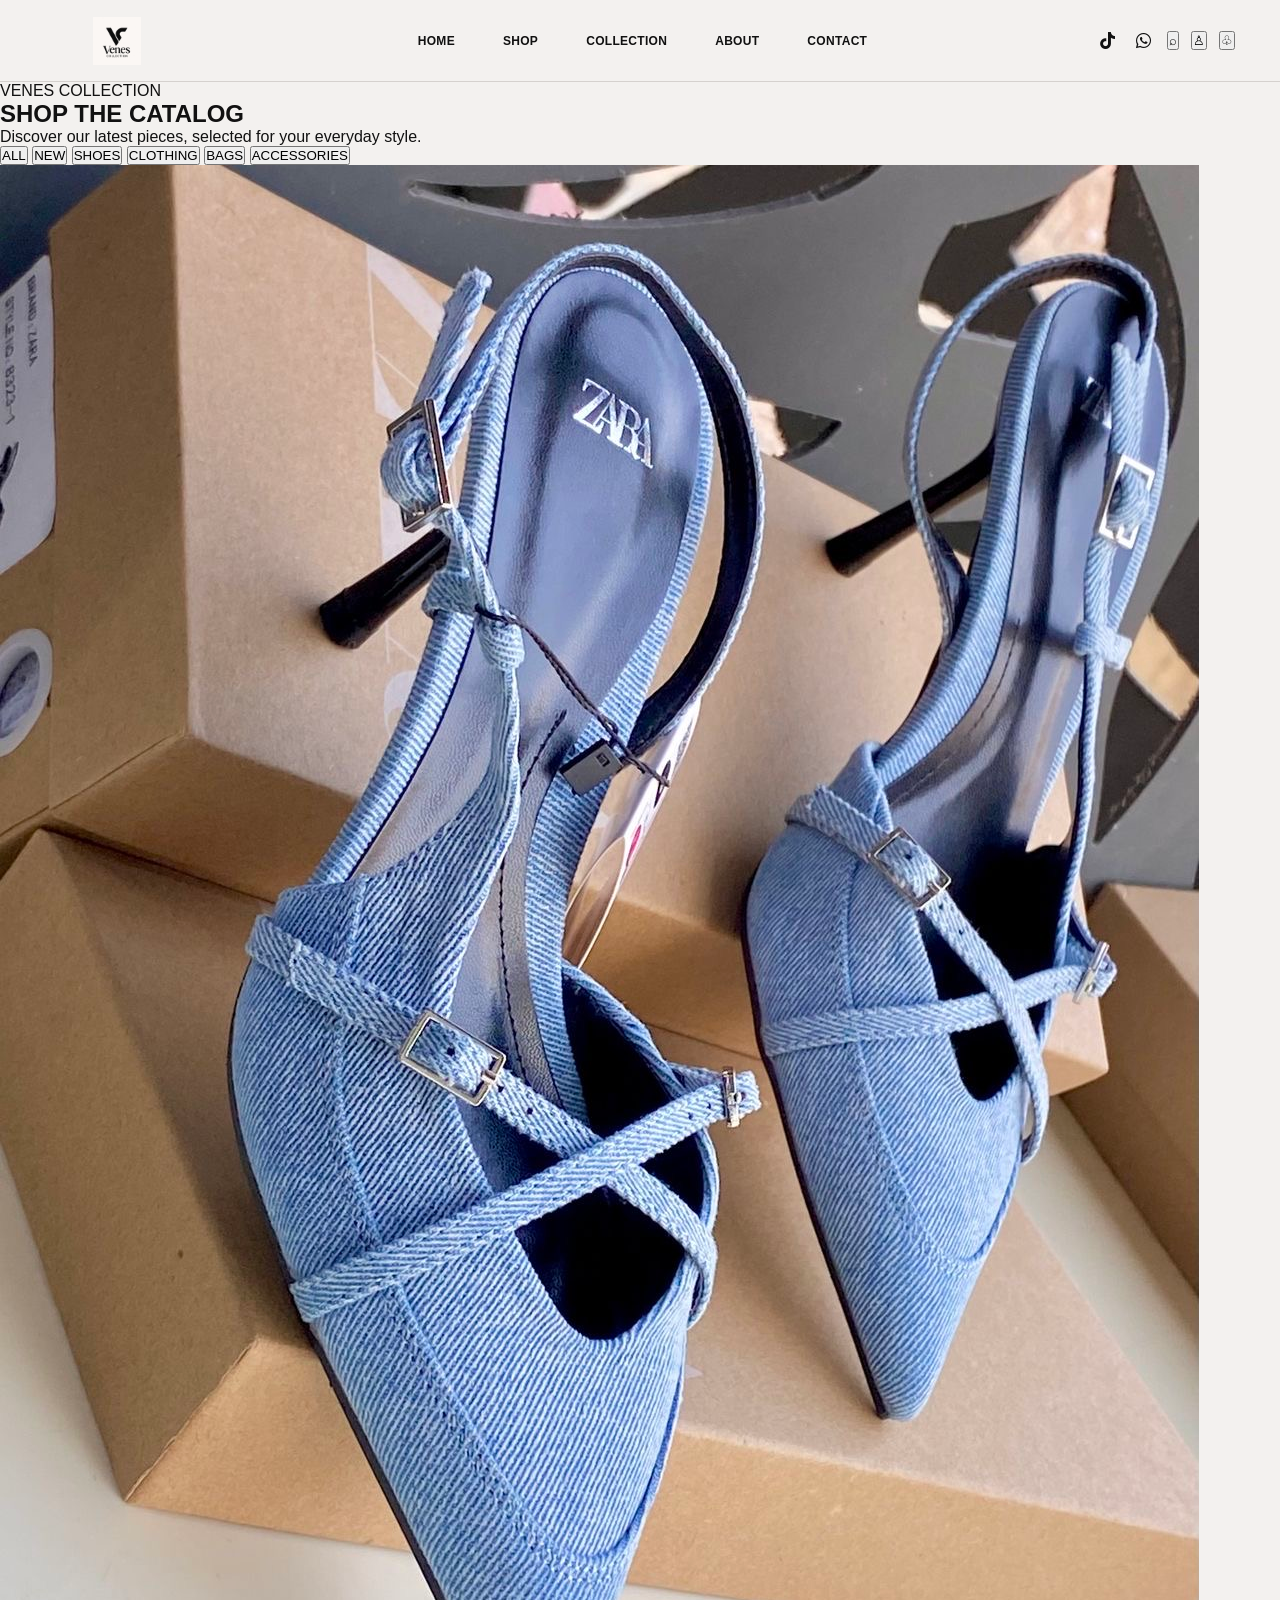
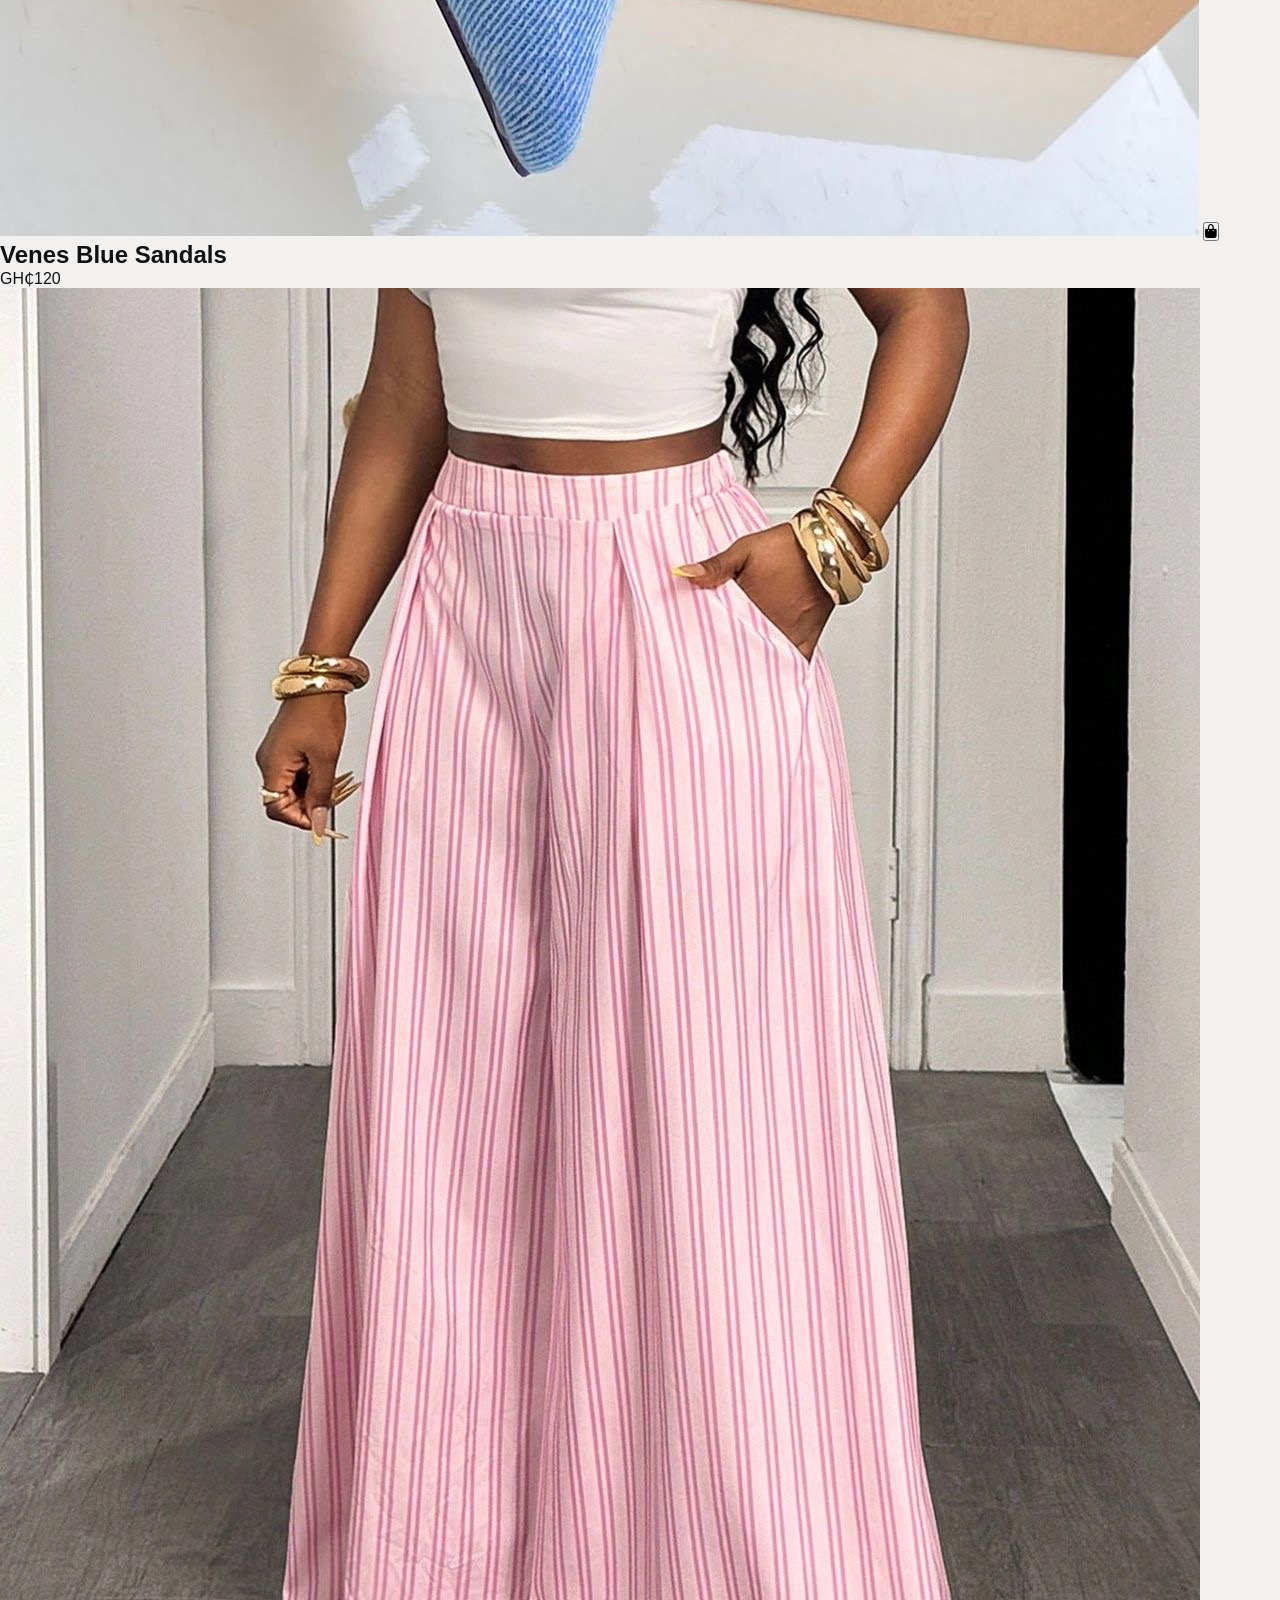
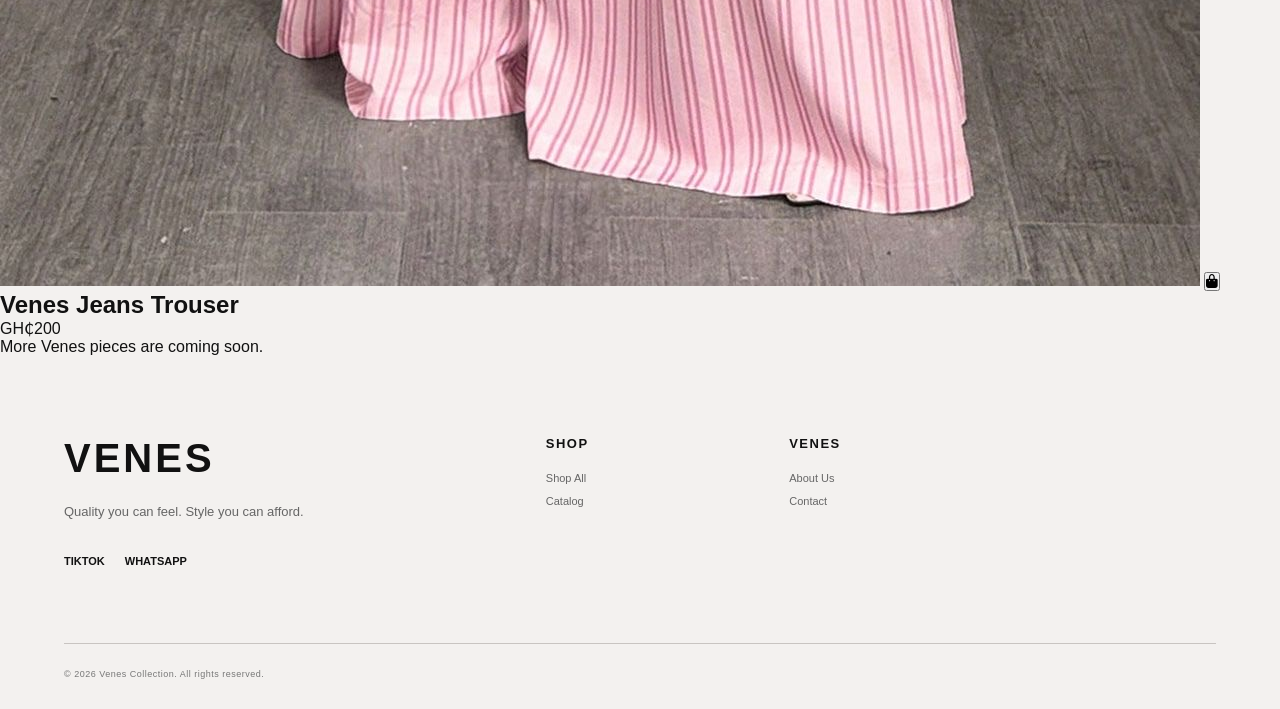
==== commit 778bf5c9: "Update collection.html" ====
--- a/collection.html
+++ b/collection.html
@@ -9,199 +9,378 @@
     name="viewport"
     content="width=device-width, initial-scale=1.0">
 
-  <title>Collection | Venes Collection</title>
+  <title>Venes Collection | Catalog</title>
 
   <meta
     name="description"
-    content="Explore the latest fashion collections from Venes Collection.">
+    content="Shop the Venes Collection catalog — contemporary fashion, shoes, bags and accessories.">
 
   <link rel="stylesheet" href="style.css">
 
+  <link
+    rel="stylesheet"
+    href="https://cdnjs.cloudflare.com/ajax/libs/font-awesome/6.5.2/css/all.min.css">
+
 </head>
 
 <body>
 
-  <!-- HEADER -->
-
-  <header class="header">
-
-    <a href="index.html" class="brand">
+<!-- =========================================================
+     HEADER
+========================================================= -->
+
+<header class="header">
+
+  <a href="index.html" class="brand">
+
+    <img
+      src="venes-logo.jpg"
+      alt="Venes Collection">
+
+  </a>
+
+
+  <nav class="navigation">
+
+    <a href="index.html">
+      HOME
+    </a>
+
+    <a href="shop.html">
+      SHOP
+    </a>
+
+    <a
+      href="collection.html"
+      class="active">
+      COLLECTION
+    </a>
+
+    <a href="about.html">
+      ABOUT
+    </a>
+
+    <a href="contact.html">
+      CONTACT
+    </a>
+
+  </nav>
+
+
+  <div class="header-icons">
+
+    <a
+      href="https://www.tiktok.com/@veronica.doeveve"
+      target="_blank"
+      rel="noopener noreferrer"
+      aria-label="TikTok"
+      class="social-icon">
+
+      <i class="fa-brands fa-tiktok"></i>
+
+    </a>
+
+
+    <a
+      href="https://wa.me/233559584979"
+      target="_blank"
+      rel="noopener noreferrer"
+      aria-label="WhatsApp"
+      class="social-icon">
+
+      <i class="fa-brands fa-whatsapp"></i>
+
+    </a>
+
+
+    <button
+      aria-label="Search">
+      ⌕
+    </button>
+
+
+    <button
+      aria-label="Account">
+      ♙
+    </button>
+
+
+    <button
+      aria-label="Shopping Bag">
+      ♧
+    </button>
+
+  </div>
+
+</header>
+
+
+<!-- =========================================================
+     CATALOG HEADER
+========================================================= -->
+
+<main>
+
+<section class="catalog-header">
+
+  <p class="catalog-eyebrow">
+    VENES COLLECTION
+  </p>
+
+  <h1>
+    SHOP THE CATALOG
+  </h1>
+
+  <p>
+    Discover our latest pieces, selected for your everyday style.
+  </p>
+
+</section>
+
+
+<!-- =========================================================
+     CATALOG FILTERS
+========================================================= -->
+
+<div class="catalog-filters">
+
+  <button
+    class="catalog-filter active"
+    data-filter="all">
+    ALL
+  </button>
+
+  <button
+    class="catalog-filter"
+    data-filter="new">
+    NEW
+  </button>
+
+  <button
+    class="catalog-filter"
+    data-filter="shoes">
+    SHOES
+  </button>
+
+  <button
+    class="catalog-filter"
+    data-filter="clothing">
+    CLOTHING
+  </button>
+
+  <button
+    class="catalog-filter"
+    data-filter="bags">
+    BAGS
+  </button>
+
+  <button
+    class="catalog-filter"
+    data-filter="accessories">
+    ACCESSORIES
+  </button>
+
+</div>
+
+
+<!-- =========================================================
+     CATALOG
+========================================================= -->
+
+<section class="catalog-grid">
+
+
+  <!-- PRODUCT 1 -->
+
+  <article
+    class="catalog-card"
+    data-category="shoes">
+
+    <div class="catalog-image">
+
       <img
-        src="venes-logo.jpg"
-        alt="Venes Collection">
-    </a>
-
-    <nav class="navigation">
-
-      <a href="index.html">HOME</a>
-
-      <a href="shop.html">SHOP</a>
-
-      <a href="collection.html" class="active">
-        COLLECTION
+        src="IMG_0075.jpeg"
+        alt="Venes Blue Sandals">
+
+      <button
+        class="catalog-bag"
+        aria-label="Add Venes Blue Sandals to bag">
+
+        <i class="fa-solid fa-bag-shopping"></i>
+
+      </button>
+
+    </div>
+
+
+    <div class="catalog-info">
+
+      <h2>
+        Venes Blue Sandals
+      </h2>
+
+      <p class="catalog-price">
+        GH₵120
+      </p>
+
+    </div>
+
+  </article>
+
+
+  <!-- PRODUCT 2 -->
+
+  <article
+    class="catalog-card"
+    data-category="clothing">
+
+    <div class="catalog-image">
+
+      <img
+        src="IMG_0077.jpeg"
+        alt="Venes Jeans Trouser">
+
+      <button
+        class="catalog-bag"
+        aria-label="Add Venes Jeans Trouser to bag">
+
+        <i class="fa-solid fa-bag-shopping"></i>
+
+      </button>
+
+    </div>
+
+
+    <div class="catalog-info">
+
+      <h2>
+        Venes Jeans Trouser
+      </h2>
+
+      <p class="catalog-price">
+        GH₵200
+      </p>
+
+    </div>
+
+  </article>
+
+
+  <!-- MORE PRODUCTS CAN BE ADDED HERE -->
+
+</section>
+
+
+<!-- =========================================================
+     CATALOG MESSAGE
+========================================================= -->
+
+<section class="catalog-message">
+
+  <p>
+    More Venes pieces are coming soon.
+  </p>
+
+</section>
+
+</main>
+
+
+<!-- =========================================================
+     FOOTER
+========================================================= -->
+
+<footer class="footer">
+
+  <div class="footer-content">
+
+
+    <div class="footer-brand">
+
+      <h2>
+        VENES
+      </h2>
+
+      <p>
+        Quality you can feel. Style you can afford.
+      </p>
+
+
+      <div class="socials">
+
+        <a
+          href="https://www.tiktok.com/@veronica.doeveve"
+          target="_blank"
+          rel="noopener noreferrer">
+
+          TIKTOK
+
+        </a>
+
+
+        <a
+          href="https://wa.me/233559584979"
+          target="_blank"
+          rel="noopener noreferrer">
+
+          WHATSAPP
+
+        </a>
+
+      </div>
+
+    </div>
+
+
+    <div class="footer-column">
+
+      <h3>
+        SHOP
+      </h3>
+
+      <a href="shop.html">
+        Shop All
       </a>
 
-      <a href="about.html">ABOUT</a>
-
-      <a href="contact.html">CONTACT</a>
-
-    </nav>
-
-  </header>
-
-
-  <!-- COLLECTION -->
-
-  <main>
-
-    <section class="shop-intro">
-
-      <p class="eyebrow">
-        VENES COLLECTION
-      </p>
-
-      <h1>
-        OUR COLLECTION
-      </h1>
-
-      <p>
-        Explore the latest styles from Venes Collection.
-      </p>
-
-    </section>
-
-
-    <section class="products">
-
-
-      <!-- COLLECTION ITEM 1 -->
-
-      <article class="product-card">
-
-        <div class="product-image">
-
-          <img
-            src="IMG_0075.jpeg"
-            alt="Venes Blue Sandals">
-
-        </div>
-
-        <div class="product-details">
-
-          <h3>
-            Latest Collection
-          </h3>
-
-          <p class="price">
-            Venes Collection
-          </p>
-
-        </div>
-
-      </article>
-
-
-      <!-- COLLECTION ITEM 2 -->
-
-      <article class="product-card">
-
-        <div class="product-image">
-
-          <img
-            src="IMG_0077.jpeg"
-            alt="Venes Jeans Trouser">
-
-        </div>
-
-        <div class="product-details">
-
-          <h3>
-            Featured Pieces
-          </h3>
-
-          <p class="price">
-            Venes Collection
-          </p>
-
-        </div>
-
-      </article>
-
-
-    </section>
-
-  </main>
-
-
-  <!-- FOOTER -->
-
-  <footer class="footer">
-
-    <div class="footer-content">
-
-      <div class="footer-brand">
-
-        <h2>VENES</h2>
-
-        <p>
-          Quality you can feel. Style you can afford.
-        </p>
-
-        <div class="socials">
-
-          <a
-            href="https://www.tiktok.com/@veronica.doeveve"
-            target="_blank"
-            rel="noopener noreferrer">
-            TIKTOK
-          </a>
-
-          <a
-            href="https://wa.me/233559584979"
-            target="_blank"
-            rel="noopener noreferrer">
-            WHATSAPP
-          </a>
-
-        </div>
-
-      </div>
-
-
-      <div class="footer-column">
-
-        <h3>SHOP</h3>
-
-        <a href="shop.html">Shop All</a>
-
-        <a href="collection.html">Collection</a>
-
-      </div>
-
-
-      <div class="footer-column">
-
-        <h3>VENES</h3>
-
-        <a href="about.html">About Us</a>
-
-        <a href="contact.html">Contact</a>
-
-      </div>
-
-
-    </div>
-
-
-    <div class="footer-bottom">
-
-      <p>
-        © 2026 Venes Collection. All rights reserved.
-      </p>
-
-    </div>
-
-  </footer>
+      <a href="collection.html">
+        Catalog
+      </a>
+
+    </div>
+
+
+    <div class="footer-column">
+
+      <h3>
+        VENES
+      </h3>
+
+      <a href="about.html">
+        About Us
+      </a>
+
+      <a href="contact.html">
+        Contact
+      </a>
+
+    </div>
+
+
+  </div>
+
+
+  <div class="footer-bottom">
+
+    <p>
+      © 2026 Venes Collection. All rights reserved.
+    </p>
+
+  </div>
+
+</footer>
+
+
+<script src="script.js"></script>
 
 </body>
 
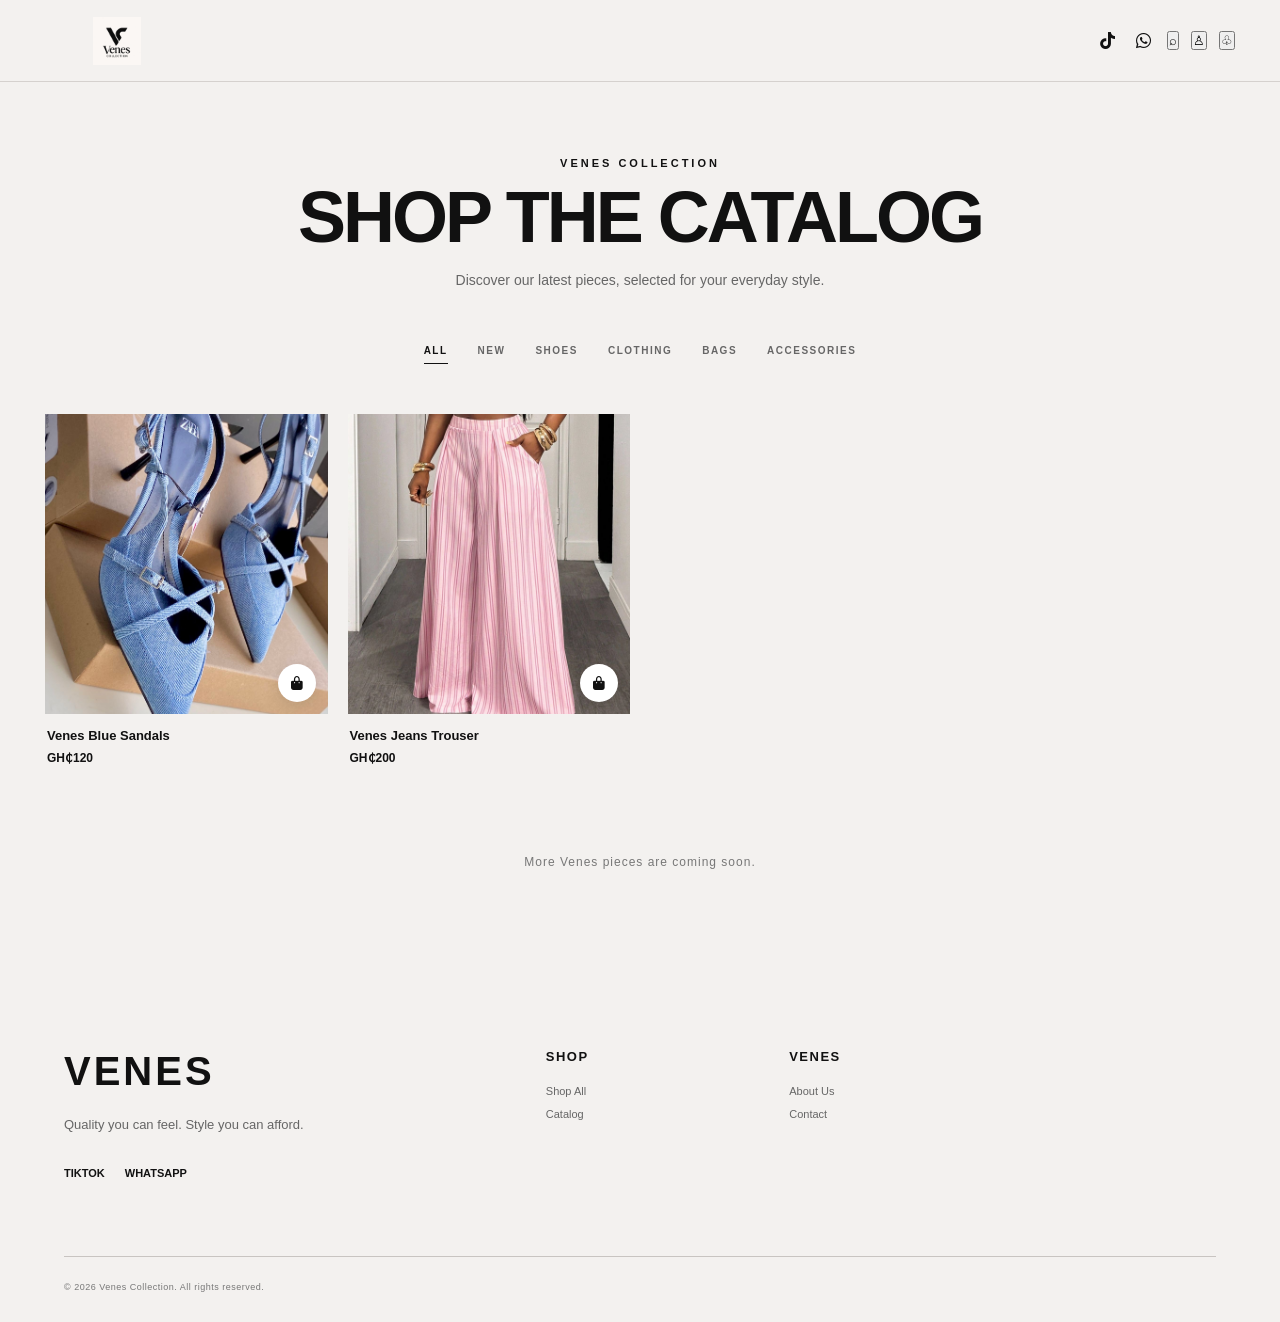
==== commit 677823f6: "Update collection.html" ====
--- a/collection.html
+++ b/collection.html
@@ -40,31 +40,7 @@
   </a>
 
 
-  <nav class="navigation">
-
-    <a href="index.html">
-      HOME
-    </a>
-
-    <a href="shop.html">
-      SHOP
-    </a>
-
-    <a
-      href="collection.html"
-      class="active">
-      COLLECTION
-    </a>
-
-    <a href="about.html">
-      ABOUT
-    </a>
-
-    <a href="contact.html">
-      CONTACT
-    </a>
-
-  </nav>
+  
 
 
   <div class="header-icons">
--- a/style.css
+++ b/style.css
@@ -1776,3 +1776,341 @@
     margin-bottom: 16px;
   }
 }
+/* =========================================================
+   VENES CATALOG PAGE
+========================================================= */
+
+.catalog-header {
+  text-align: center;
+  padding: 75px 20px 45px;
+}
+
+.catalog-eyebrow {
+  font-size: 11px;
+  letter-spacing: 3px;
+  font-weight: 600;
+  margin-bottom: 14px;
+}
+
+.catalog-header h1 {
+  font-size: clamp(42px, 6vw, 72px);
+  line-height: 0.95;
+  letter-spacing: -3px;
+  margin-bottom: 18px;
+}
+
+.catalog-header > p:last-child {
+  max-width: 520px;
+  margin: 0 auto;
+  color: #666;
+  font-size: 14px;
+  line-height: 1.7;
+}
+
+
+/* =========================================================
+   CATALOG FILTERS
+========================================================= */
+
+.catalog-filters {
+  display: flex;
+  justify-content: center;
+  align-items: center;
+  flex-wrap: wrap;
+  gap: 30px;
+  padding: 0 20px 50px;
+}
+
+.catalog-filter {
+  border: 0;
+  border-bottom: 1px solid transparent;
+  background: transparent;
+  color: #666;
+  font-size: 10px;
+  font-weight: 600;
+  letter-spacing: 1.5px;
+  padding: 7px 0;
+  cursor: pointer;
+}
+
+.catalog-filter:hover,
+.catalog-filter.active {
+  color: #111;
+  border-bottom-color: #111;
+}
+
+
+/* =========================================================
+   CATALOG GRID
+========================================================= */
+
+.catalog-grid {
+  width: 100%;
+  padding: 0 4% 80px;
+  display: grid;
+  grid-template-columns: repeat(4, 1fr);
+  gap: 55px 18px;
+}
+
+.catalog-card {
+  min-width: 0;
+  position: relative;
+}
+
+.catalog-image {
+  width: 100%;
+  height: 430px;
+  background: #eeeae7;
+  overflow: hidden;
+  position: relative;
+}
+
+.catalog-image img {
+  width: 100%;
+  height: 100%;
+  object-fit: cover;
+  display: block;
+  transition: transform 0.35s ease;
+}
+
+.catalog-card:hover .catalog-image img {
+  transform: scale(1.03);
+}
+
+
+/* =========================================================
+   CATALOG BAG BUTTON
+========================================================= */
+
+.catalog-bag {
+  position: absolute;
+  right: 14px;
+  bottom: 14px;
+  width: 40px;
+  height: 40px;
+  border: 0;
+  border-radius: 50%;
+  background: white;
+  color: #111;
+  display: flex;
+  align-items: center;
+  justify-content: center;
+  cursor: pointer;
+  box-shadow: 0 4px 15px rgba(0,0,0,0.12);
+  z-index: 5;
+}
+
+.catalog-bag:hover {
+  background: #111;
+  color: white;
+}
+
+
+/* =========================================================
+   CATALOG INFO
+========================================================= */
+
+.catalog-info {
+  padding: 14px 2px 0;
+}
+
+.catalog-info h2 {
+  font-size: 13px;
+  font-weight: 600;
+  line-height: 1.4;
+  margin-bottom: 7px;
+}
+
+.catalog-price {
+  font-size: 13px;
+  font-weight: 600;
+}
+
+
+/* =========================================================
+   CATALOG MESSAGE
+========================================================= */
+
+.catalog-message {
+  text-align: center;
+  padding: 10px 20px 100px;
+}
+
+.catalog-message p {
+  color: #777;
+  font-size: 12px;
+  letter-spacing: 1px;
+}
+
+
+/* =========================================================
+   CATALOG MOBILE
+========================================================= */
+
+@media (max-width: 900px) {
+
+  .catalog-grid {
+    grid-template-columns: repeat(2, 1fr);
+    gap: 40px 12px;
+    padding-left: 3%;
+    padding-right: 3%;
+  }
+
+  .catalog-image {
+    height: 360px;
+  }
+
+}
+
+
+@media (max-width: 650px) {
+
+  .catalog-header {
+    padding: 50px 18px 35px;
+  }
+
+  .catalog-header h1 {
+    font-size: 42px;
+    letter-spacing: -2px;
+  }
+
+  .catalog-header > p:last-child {
+    font-size: 13px;
+  }
+
+  .catalog-filters {
+    gap: 18px;
+    padding-bottom: 38px;
+  }
+
+  .catalog-filter {
+    font-size: 9px;
+  }
+
+  .catalog-grid {
+    grid-template-columns: repeat(2, 1fr);
+    gap: 32px 10px;
+    padding: 0 4% 60px;
+  }
+
+  .catalog-image {
+    height: 250px;
+  }
+
+  .catalog-info h2 {
+    font-size: 11px;
+  }
+
+  .catalog-price {
+    font-size: 11px;
+  }
+
+  .catalog-bag {
+    width: 34px;
+    height: 34px;
+    right: 9px;
+    bottom: 9px;
+    font-size: 13px;
+  }
+
+  .catalog-message {
+    padding-bottom: 65px;
+  }
+
+}
+/* =========================================================
+   CATALOG IMAGE SIZE FIX
+========================================================= */
+
+.catalog-grid {
+  max-width: 1400px;
+  margin: 0 auto;
+  padding-left: 3%;
+  padding-right: 3%;
+  gap: 45px 18px;
+}
+
+.catalog-image {
+  height: 330px;
+}
+
+@media (max-width: 900px) {
+
+  .catalog-image {
+    height: 300px;
+  }
+
+}
+
+@media (max-width: 650px) {
+
+  .catalog-grid {
+    padding-left: 5%;
+    padding-right: 5%;
+    gap: 30px 10px;
+  }
+
+  .catalog-image {
+    height: 210px;
+  }
+
+}
+/* =========================================================
+   CATALOG DESKTOP CLEANUP
+========================================================= */
+
+@media (min-width: 901px) {
+
+  .catalog-grid {
+    width: 100%;
+    max-width: 1250px;
+    margin: 0 auto;
+    padding: 0 30px 80px;
+    display: grid;
+    grid-template-columns: repeat(4, minmax(0, 1fr));
+    gap: 55px 20px;
+    box-sizing: border-box;
+  }
+
+  .catalog-card {
+    width: 100%;
+    min-width: 0;
+  }
+
+  .catalog-image {
+    width: 100%;
+    height: 300px;
+    overflow: hidden;
+    background: #eeeae7;
+  }
+
+  .catalog-image img {
+    width: 100%;
+    height: 100%;
+    object-fit: cover;
+    display: block;
+  }
+
+  .catalog-info {
+    padding: 13px 2px 0;
+  }
+
+  .catalog-info h2 {
+    font-size: 13px;
+    line-height: 1.35;
+    margin-bottom: 6px;
+  }
+
+  .catalog-price {
+    font-size: 12px;
+  }
+
+  .catalog-bag {
+    width: 38px;
+    height: 38px;
+    right: 12px;
+    bottom: 12px;
+  }
+
+}
+
